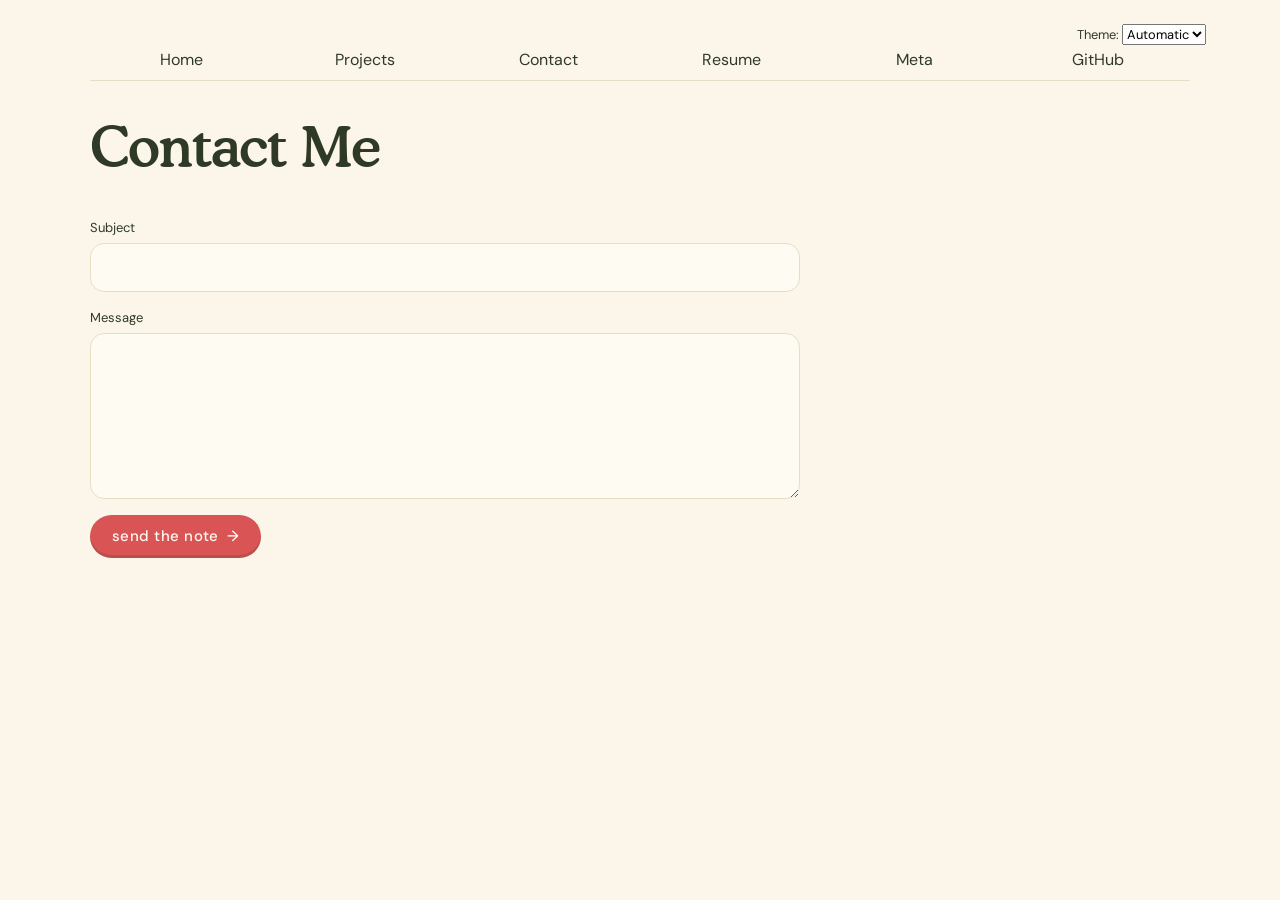
==== contact/index.html @ e742b846 "Dark mode tokens and UI/form tweaks Introduce dark-mode variable overrides and a :root dark selector" ====
<!DOCTYPE html>
<html lang="en">
<head>
    <meta charset="UTF-8">
    <meta name="viewport" content="width=device-width, initial-scale=1.0">
    <link rel="preconnect" href="https://fonts.googleapis.com">
    <link rel="preconnect" href="https://fonts.gstatic.com" crossorigin>
    <link rel="stylesheet" href="https://fonts.googleapis.com/css2?family=DM+Sans:opsz,wght@9..40,300;9..40,400;9..40,500;9..40,600;9..40,700&family=DM+Mono:wght@300;400;500&display=swap">
    <link rel="stylesheet" href="../style.css">
    <script src="../global.js" type="module"></script>
    <title>Contact Me</title>
</head>
<body>

    <h1>Contact Me</h1>
    <form action="mailto:tvidyala@ucsd.edu" method="get">
        <label class="field">
            <span class="field__label">Subject</span>
            <input class="field__input" name="subject">
        </label>
        <label class="field">
            <span class="field__label">Message</span>
            <textarea class="field__input" name="body" rows="5"></textarea>
        </label>
        <button class="btn btn--primary">send the note <span class="arrow">→</span></button>
    </form>
</body>
</html>
---- style.css ----
@font-face {
  font-family: "Cooper Md BT";
  src: url("fonts/CooperMdBT-Medium.ttf") format("truetype");
  font-weight: 500;
  font-style: normal;
  font-display: swap;
}

@import url("https://fonts.googleapis.com/css2?family=DM+Sans:opsz,wght@9..40,300;9..40,400;9..40,500;9..40,600;9..40,700&family=DM+Mono:wght@300;400;500&display=swap");

:root {
  /* ── Color: core ──────────────────────────────────────────── */
  --poppy:   #d85455;
  --sage:    #91ad94;
  --cream:   #fbf6e9;
  --apricot: #f1a97a;
  --moss:    #60704e;

  /* ── Color: tints ─────────────────────────────────────────── */
  --cream-50:  #fefbf3;
  --cream-100: #fbf6e9;
  --cream-200: #f3ecd7;
  --cream-300: #e6dec3;

  --moss-900: #2f3a26;
  --moss-700: #485636;
  --moss-500: #60704e;
  --moss-300: #8a9776;

  --poppy-600: #b8403f;
  --poppy-500: #d85455;
  --poppy-200: #f0b5b5;

  --apricot-600: #d98453;
  --apricot-500: #f1a97a;
  --apricot-200: #f9d4ba;

  --sage-600: #6f8c73;
  --sage-500: #91ad94;
  --sage-200: #c8d6c9;

  /* ── Color: semantic ──────────────────────────────────────── */
  --bg:           var(--cream-100);
  --bg-elevated:  var(--cream-50);
  --bg-sunken:    var(--cream-200);
  --bg-inverse:   var(--moss-900);

  --fg:           var(--moss-900);
  --fg-muted:     var(--moss-700);
  --fg-subtle:    var(--moss-300);
  --fg-inverse:   var(--cream-50);

  --accent:       var(--poppy-500);
  --accent-hover: var(--poppy-600);
  --accent-soft:  var(--poppy-200);

  --highlight:      var(--apricot-500);
  --highlight-soft: var(--apricot-200);

  --success:      var(--sage-600);
  --success-soft: var(--sage-200);

  --border:        var(--cream-300);
  --border-strong: var(--moss-300);
  --rule:          var(--moss-700);

  /* ── Fonts ────────────────────────────────────────────────── */
  --font-display: "Cooper Md BT", "Cooper BT", Georgia, serif;
  --font-sans:    "DM Sans", -apple-system, BlinkMacSystemFont, "Helvetica Neue", Arial, sans-serif;
  --font-mono:    "DM Mono", ui-monospace, "SF Mono", Menlo, Consolas, monospace;

  /* ── Type scale ───────────────────────────────────────────── */
  --fs-12: 0.75rem;
  --fs-14: 0.875rem;
  --fs-16: 1rem;
  --fs-18: 1.125rem;
  --fs-20: 1.25rem;
  --fs-24: 1.5rem;
  --fs-32: 2rem;
  --fs-40: 2.5rem;
  --fs-56: 3.5rem;
  --fs-80: 5rem;

  --lh-tight:   1.05;
  --lh-snug:    1.2;
  --lh-normal:  1.45;
  --lh-relaxed: 1.6;

  --tracking-tight:  -0.02em;
  --tracking-normal: 0;
  --tracking-wide:   0.04em;
  --tracking-caps:   0.12em;

  /* ── Spacing ──────────────────────────────────────────────── */
  --space-1:  4px;
  --space-2:  8px;
  --space-3:  12px;
  --space-4:  16px;
  --space-5:  24px;
  --space-6:  32px;
  --space-7:  48px;
  --space-8:  64px;
  --space-9:  96px;
  --space-10: 128px;

  /* ── Radii ────────────────────────────────────────────────── */
  --radius-xs:   4px;
  --radius-sm:   8px;
  --radius-md:   14px;
  --radius-lg:   22px;
  --radius-xl:   36px;
  --radius-pill: 999px;

  /* ── Shadows ──────────────────────────────────────────────── */
  --shadow-xs:    0 1px 0 rgba(47, 58, 38, 0.06);
  --shadow-sm:    0 1px 2px rgba(47, 58, 38, 0.08), 0 1px 1px rgba(47, 58, 38, 0.04);
  --shadow-md:    0 6px 16px -6px rgba(47, 58, 38, 0.18), 0 2px 4px rgba(47, 58, 38, 0.06);
  --shadow-lg:    0 18px 40px -12px rgba(47, 58, 38, 0.25), 0 4px 10px rgba(47, 58, 38, 0.08);
  --shadow-inset: inset 0 -3px 0 rgba(47, 58, 38, 0.18);
}

/* ── Dark mode token overrides ────────────────────────────── */
@media (prefers-color-scheme: dark) {
  :root:not([style="color-scheme: light"]) {
    --bg:           #1c2119;
    --bg-elevated:  var(--moss-900);
    --bg-sunken:    #131710;
    --bg-inverse:   var(--cream-100);

    --fg:           var(--cream-50);
    --fg-muted:     var(--cream-200);
    --fg-subtle:    var(--cream-300);
    --fg-inverse:   var(--moss-900);

    --border:        rgba(139, 151, 118, 0.18);
    --border-strong: rgba(139, 151, 118, 0.38);
    --rule:          var(--moss-300);

    --shadow-xs:    0 1px 0 rgba(0, 0, 0, 0.25);
    --shadow-sm:    0 1px 2px rgba(0, 0, 0, 0.35), 0 1px 1px rgba(0, 0, 0, 0.2);
    --shadow-md:    0 6px 16px -6px rgba(0, 0, 0, 0.5), 0 2px 4px rgba(0, 0, 0, 0.3);
    --shadow-lg:    0 18px 40px -12px rgba(0, 0, 0, 0.6), 0 4px 10px rgba(0, 0, 0, 0.4);
    --shadow-inset: inset 0 -3px 0 rgba(0, 0, 0, 0.4);
  }
}

:root[style="color-scheme: dark"] {
  --bg:           #1c2119;
  --bg-elevated:  var(--moss-900);
  --bg-sunken:    #131710;
  --bg-inverse:   var(--cream-100);

  --fg:           var(--cream-50);
  --fg-muted:     var(--cream-200);
  --fg-subtle:    var(--cream-300);
  --fg-inverse:   var(--moss-900);

  --border:        rgba(139, 151, 118, 0.18);
  --border-strong: rgba(139, 151, 118, 0.38);
  --rule:          var(--moss-300);

  --shadow-xs:    0 1px 0 rgba(0, 0, 0, 0.25);
  --shadow-sm:    0 1px 2px rgba(0, 0, 0, 0.35), 0 1px 1px rgba(0, 0, 0, 0.2);
  --shadow-md:    0 6px 16px -6px rgba(0, 0, 0, 0.5), 0 2px 4px rgba(0, 0, 0, 0.3);
  --shadow-lg:    0 18px 40px -12px rgba(0, 0, 0, 0.6), 0 4px 10px rgba(0, 0, 0, 0.4);
  --shadow-inset: inset 0 -3px 0 rgba(0, 0, 0, 0.4);
}

:root {

  /* ── Motion ───────────────────────────────────────────────── */
  --ease-out:    cubic-bezier(0.22, 0.61, 0.36, 1);
  --ease-in-out: cubic-bezier(0.65, 0, 0.35, 1);
  --ease-spring: cubic-bezier(0.34, 1.56, 0.64, 1);
  --dur-quick:   140ms;
  --dur-base:    220ms;
  --dur-slow:    380ms;
}

body {
  font-family: var(--font-sans);
  font-size: 100%;
  line-height: 1.5;
  -webkit-font-smoothing: antialiased;
  text-rendering: optimizeLegibility;
  max-width: 100ch;
  margin-inline: auto;
  padding: 2rem;
  background-color: var(--bg);
  color: var(--fg);
  accent-color: var(--accent);
  position: relative;
}

.intro {
  display: flex;
  align-items: center;
  gap: 2rem;
  margin-top: 0;
}

.intro-text {
  flex: 1;
}

.intro img {
  flex-shrink: 0;
}

nav ul {
  display: contents;
}

nav li {
  display: contents;
}

nav {
  --border-color: var(--border);
  display: flex;
  margin-bottom: 1em;
  border-bottom: 1px solid var(--border-color);
}

nav a {
  flex: 1;
  text-decoration: none;
  color: inherit;
  text-align: center;
  padding: 0.5em;
  transition: color var(--dur-quick) var(--ease-out);
}

nav a.current {
  border-bottom: 0.4em solid var(--border-color);
  padding-bottom: 0.1em;
}

nav a:hover {
  border-bottom: 0.4em solid var(--accent);
  padding-bottom: 0.1em;
  background-color: color-mix(in oklch, var(--accent), canvas 85%);
}

label.color-scheme {
  position: absolute;
  top: 1rem;
  right: 1rem;
  font-size: 80%;
}

input, textarea, button, select {
  font: inherit;
}

input, textarea {
  border: 1.5px solid var(--border-strong);
  border-radius: var(--radius-md);
  background-color: var(--bg);
  color: inherit;
}

form {
  display: flex;
  flex-direction: column;
  gap: 1em;
  max-width: 680px;
}

form .field {
  width: 100%;
}

button {
  align-self: flex-start;
  background-color: var(--accent);
  color: var(--cream-50);
  border: 2px solid var(--accent);
  border-radius: var(--radius-pill);
  padding: 0.5em 1.75em;
  cursor: pointer;
  font-weight: 600;
  letter-spacing: 0.03em;
  transition: background-color var(--dur-quick) var(--ease-out),
              border-color var(--dur-quick) var(--ease-out),
              transform 0.1s;
}

button:hover {
  background-color: var(--success);
  border-color: var(--success);
  transform: translateY(-2px);
}

h1, h2, h3 {
  font-family: var(--font-display);
  font-weight: 500;
  line-height: var(--lh-snug);
  letter-spacing: var(--tracking-tight);
  text-wrap: balance;
}

h4, h5, h6 {
  font-family: var(--font-sans);
  line-height: var(--lh-snug);
  text-wrap: balance;
}

h1 {
  font-size: clamp(var(--fs-32), 6vw, var(--fs-56));
  margin-top: var(--space-6);
}

.intro h1 {
  margin-top: 0;
}

.projects {
  display: grid;
  grid-template-columns: repeat(auto-fill, minmax(280px, 1fr));
  gap: 1.5em;
}

.projects article {
  border-radius: var(--radius-lg);
  padding: 1.5em;
  display: flex;
  flex-direction: column;
  gap: 0.75em;
  color: white;
  min-height: 360px;
  transition: transform var(--dur-base) var(--ease-out),
              box-shadow var(--dur-base) var(--ease-out);
}

.projects article:hover {
  transform: translateY(-2px);
  box-shadow: var(--shadow-md);
}

.projects article:nth-child(4n+1) { background-color: #2d5535; }
.projects article:nth-child(4n+2) { background-color: #b84040; }
.projects article:nth-child(4n+3) { background-color: #c07830; }
.projects article:nth-child(4n+4) { background-color: #5a8a6a; }

.projects h2 {
  margin: 0;
  font-size: 1.3em;
}

.project-year {
  font-family: var(--font-mono);
  font-variant-numeric: oldstyle-nums;
  font-size: 0.85em;
  opacity: 0.6;
  margin: 0.25em 0 0;
}

#projects-pie-plot {
  max-width: 20em;
  margin-block: 2em;
  overflow: visible;
}

#projects-pie-plot:has(path:hover) path:not(:hover) {
  opacity: 0.5;
}

#projects-pie-plot path {
  transition: 300ms;
  cursor: pointer;
}


.viz-container {
  display: flex;
  align-items: center;
  gap: 2rem;
}

.legend {
  display: grid;
  grid-template-columns: repeat(auto-fill, minmax(9em, 1fr));
  flex: 1;
  list-style: none;
  padding: 1em;
  margin: 0;
  gap: 0.75em;
  border: 1px solid var(--border);
  border-radius: var(--radius-sm);
}

.legend-item {
  display: flex;
  align-items: center;
  gap: 0.4em;
}

.swatch {
  display: inline-block;
  width: 1em;
  aspect-ratio: 1 / 1;
  background-color: var(--color);
  border-radius: 3px;
  flex-shrink: 0;
}

.searchBar {
  display: block;
  width: 100%;
  padding: 0.5em 1em;
  margin-block: 1em;
  border-radius: var(--radius-pill);
}

.card-img-wrap {
  flex: 1;
  display: flex;
  align-items: center;
  justify-content: center;
  overflow: hidden;
}

.card-img-wrap img {
  max-height: 150px;
  max-width: 100%;
  object-fit: contain;
}

.card-body p {
  margin: 0;
  font-size: 0.85em;
  opacity: 0.85;
  font-family: var(--font-mono);
}

a {
  color: var(--accent);
  text-decoration: underline;
  text-decoration-thickness: 1px;
  text-underline-offset: 0.18em;
  transition: color var(--dur-quick) var(--ease-out);
}

a:hover {
  color: var(--accent-hover);
}

#profile-stats dl {
  display: grid;
  grid-template-columns: repeat(4, 1fr);
  gap: 0.5em 1em;
  margin: 0;
}

#profile-stats dt {
  grid-row: 1;
  font-weight: 600;
  font-size: 85%;
  color: var(--fg-subtle);
  text-transform: uppercase;
  letter-spacing: 0.05em;
}

#profile-stats dd {
  grid-row: 2;
  margin: 0;
  font-size: 150%;
  font-weight: 700;
}

.stats {
  display: grid;
  grid-template-columns: repeat(auto-fill, minmax(10em, 1fr));
  gap: 0.5em 1em;
  margin: 1em 0;
}

.stats dt {
  grid-row: 1;
  font-weight: 600;
  font-size: 85%;
  color: var(--fg-subtle);
  text-transform: uppercase;
  letter-spacing: 0.05em;
}

.stats dd {
  grid-row: 2;
  margin: 0;
  font-size: 150%;
  font-weight: 700;
}

#chart svg {
  width: 100%;
  height: auto;
}

circle {
  transition: 200ms;
  transform-origin: center;
  transform-box: fill-box;
}

#selection-count {
  min-height: 1.5em;
  margin: 0.5em 0;
}

#language-breakdown {
  min-height: 5rem;
  transition: opacity 300ms ease;
}

#language-breakdown:empty {
  opacity: 0;
}

circle.selected {
  fill: #ff6b6b;
}

@keyframes marching-ants {
  to {
    stroke-dashoffset: -8;
  }
}

.selection {
  fill-opacity: 0.1;
  stroke: var(--fg);
  stroke-opacity: 0.7;
  stroke-dasharray: 5 3;
  animation: marching-ants 2s linear infinite;
}

circle:hover {
  transform: scale(1.5);
}

dl.info {
  display: grid;
  grid-template-columns: auto 1fr;
  gap: 0.25em 1em;
  margin: 0;
  transition-duration: 500ms;
  transition-property: opacity, visibility;
}

dl.info dt {
  font-size: 85%;
  font-weight: 600;
  text-transform: uppercase;
  letter-spacing: 0.05em;
  color: var(--fg-subtle);
  margin: 0;
}

dl.info dd {
  margin: 0;
  font-weight: 500;
  word-break: break-all;
}

dl.info[hidden]:not(:hover, :focus-within) {
  opacity: 0;
  visibility: hidden;
}

.tooltip {
  position: fixed;
  top: 1em;
  left: 1em;
  background: var(--bg-elevated);
  backdrop-filter: blur(6px);
  box-shadow: var(--shadow-md);
  border-radius: var(--radius-sm);
  padding: 0.75em 1em;
  pointer-events: none;
  z-index: 100;
  max-width: 22em;
}

section {
  margin-bottom: 1.5em;
}

section h2:not(.section__title) {
  border-bottom: 1px solid var(--border);
  padding-bottom: 0.3em;
}

section h3 {
  margin-bottom: 0.3em;
}

.org {
  color: var(--accent);
}

time {
  font-weight: normal;
  color: var(--fg-subtle);
}

section li {
  margin-bottom: 0.5em;
}

/* ── Eyebrow ──────────────────────────────────────────────── */
.eyebrow {
  font-family: var(--font-mono);
  font-size: var(--fs-12);
  letter-spacing: var(--tracking-caps);
  text-transform: uppercase;
  color: var(--accent);
  margin-bottom: var(--space-2);
}

/* ── Buttons ──────────────────────────────────────────────── */
.btn {
  font-family: var(--font-sans);
  font-size: 15px;
  line-height: 1;
  cursor: pointer;
  border: 0;
  padding: 14px 22px;
  border-radius: var(--radius-pill);
  font-weight: 500;
  display: inline-flex;
  align-items: center;
  gap: 8px;
  transition: background var(--dur-quick) var(--ease-out),
              color var(--dur-quick) var(--ease-out),
              transform 80ms var(--ease-out);
  text-decoration: none;
}
.btn:active { transform: scale(0.98); }

.btn--primary {
  background: var(--accent);
  color: var(--fg-inverse);
  box-shadow: var(--shadow-inset);
}
.btn--primary:hover { background: var(--accent-hover); }

.btn--secondary {
  background: transparent;
  color: var(--fg);
  border: 1px solid var(--moss-700);
  padding: 13px 21px;
}
.btn--secondary:hover { background: var(--bg-sunken); }

.btn--ghost {
  background: transparent;
  color: var(--accent);
  padding: 8px 0;
  text-decoration: underline;
  text-underline-offset: 4px;
}
.btn--ghost:hover { color: var(--accent-hover); }

.btn .arrow { transition: transform var(--dur-quick) var(--ease-out); }
.btn:hover .arrow { transform: translateX(3px); }

/* ── Field / form inputs ──────────────────────────────────── */
.field {
  display: flex;
  flex-direction: column;
  gap: 6px;
}

.field__label {
  font-family: var(--font-sans);
  font-size: 13px;
  color: var(--fg);
}

.field__input {
  font-family: var(--font-sans);
  font-size: 15px;
  color: var(--fg);
  background: var(--bg-elevated);
  border: 1px solid var(--border);
  border-radius: var(--radius-md);
  padding: 12px 14px;
  outline: none;
  transition: border-color var(--dur-quick) var(--ease-out),
              box-shadow var(--dur-quick) var(--ease-out);
  width: 100%;
}
.field__input:focus {
  border-color: var(--apricot-500);
  box-shadow: 0 0 0 3px var(--apricot-200);
}

.field__hint {
  font-family: var(--font-mono);
  font-size: 11px;
  color: var(--fg-subtle);
}

textarea.field__input {
  resize: vertical;
  min-height: 140px;
  line-height: 1.55;
}

/* ── Section head ─────────────────────────────────────────── */
.section__head {
  display: flex;
  align-items: baseline;
  justify-content: space-between;
  margin-bottom: 28px;
  padding-bottom: 14px;
  border-bottom: 1px solid var(--moss-700);
}

.section__title {
  font-family: var(--font-display);
  font-weight: 500;
  font-size: var(--fs-32);
  line-height: var(--lh-snug);
  letter-spacing: var(--tracking-tight);
  color: var(--fg);
  margin: 0;
}

.section__meta {
  font-family: var(--font-mono);
  font-size: 11px;
  color: var(--fg-subtle);
  letter-spacing: var(--tracking-caps);
  text-transform: uppercase;
}
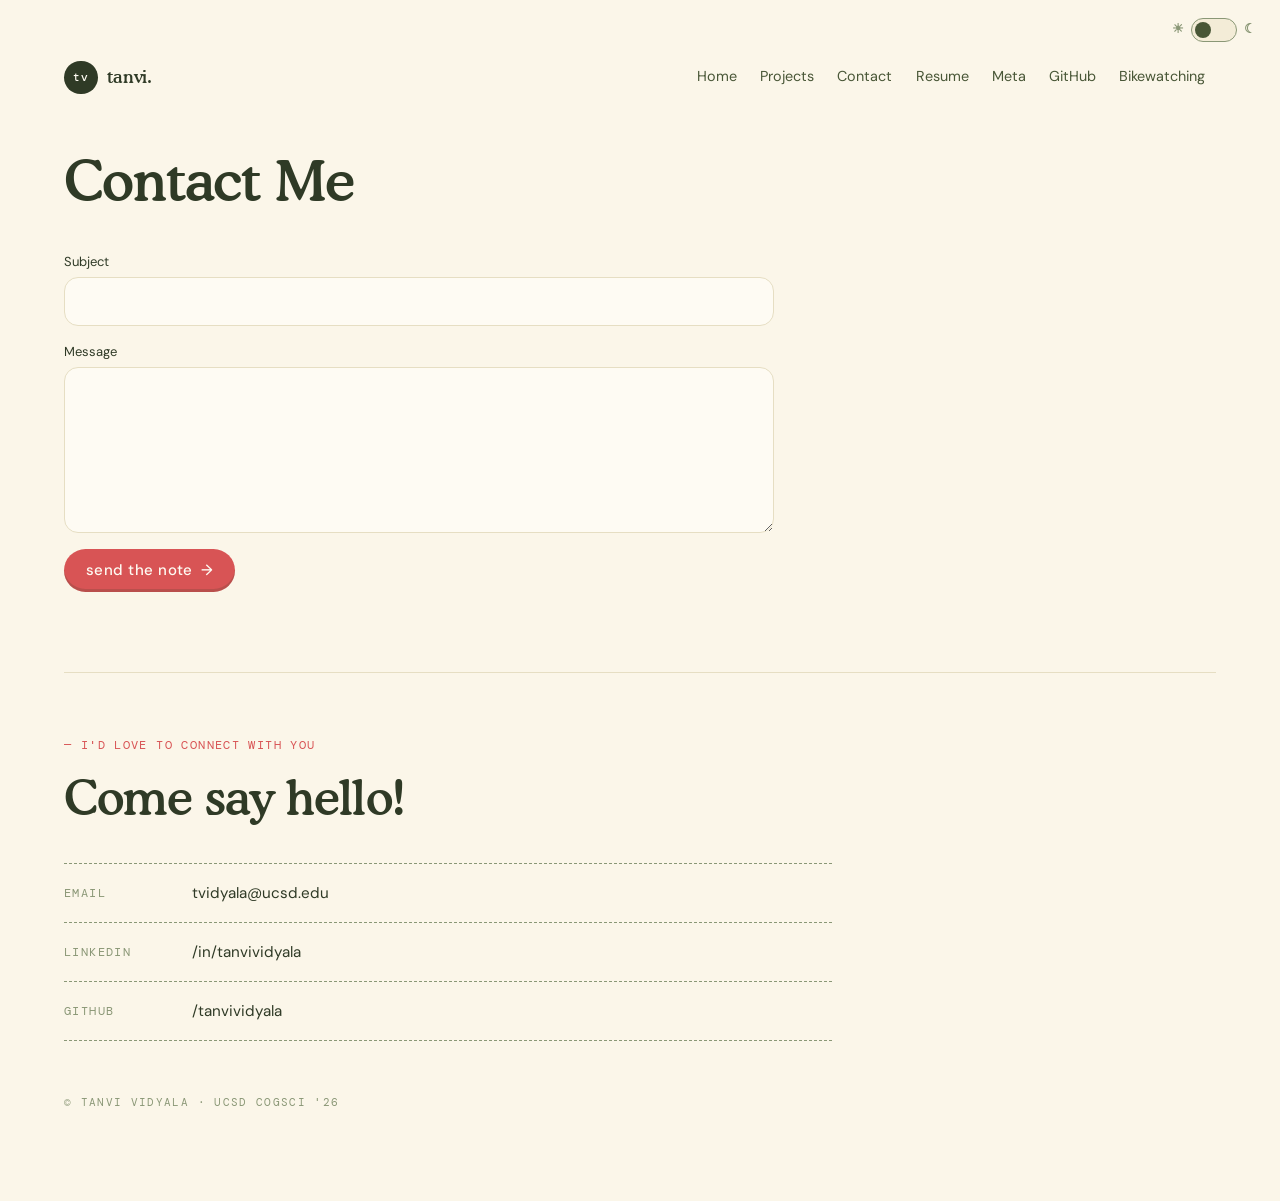
==== commit ae7e1da2: "Add theme toggle, nav, card layout, favicon Introduce a site-wide theme toggle (persisted to localSt" ====
--- a/contact/index.html
+++ b/contact/index.html
@@ -9,6 +9,7 @@
     <link rel="stylesheet" href="../style.css">
     <script src="../global.js" type="module"></script>
     <title>Contact Me</title>
+    <link rel="icon" href="data:image/svg+xml,<svg xmlns=%27http://www.w3.org/2000/svg%27 viewBox=%270 0 100 100%27><text y=%27.9em%27 font-size=%2790%27>📺</text></svg>">
 </head>
 <body>
 
--- a/style.css
+++ b/style.css
@@ -121,7 +121,7 @@
 
 /* ── Dark mode token overrides ────────────────────────────── */
 @media (prefers-color-scheme: dark) {
-  :root:not([style="color-scheme: light"]) {
+  :root:not([data-color-scheme="light"]) {
     --bg:           #1c2119;
     --bg-elevated:  var(--moss-900);
     --bg-sunken:    #131710;
@@ -144,7 +144,7 @@
   }
 }
 
-:root[style="color-scheme: dark"] {
+:root[data-color-scheme="dark"] {
   --bg:           #1c2119;
   --bg-elevated:  var(--moss-900);
   --bg-sunken:    #131710;
@@ -183,70 +183,182 @@
   line-height: 1.5;
   -webkit-font-smoothing: antialiased;
   text-rendering: optimizeLegibility;
-  max-width: 100ch;
+  max-width: 1200px;
   margin-inline: auto;
-  padding: 2rem;
+  padding: 2rem 4rem;
   background-color: var(--bg);
   color: var(--fg);
   accent-color: var(--accent);
   position: relative;
 }
 
+@media (max-width: 768px) {
+  body { padding: 1.5rem; }
+}
+
 .intro {
-  display: flex;
-  align-items: center;
+  margin-top: 4.5rem;
+  margin-bottom: 5rem;
+  max-width: 72rem;
+}
+
+.intro .eyebrow {
+  margin-bottom: 1rem;
+}
+
+.intro h1 {
+  font-size: clamp(2rem, 5vw, 3.5rem);
+  line-height: 1.1;
+  letter-spacing: -0.03em;
+  margin: 0 0 1.5rem;
+}
+
+.em-highlight {
+  font-style: italic;
+  color: var(--moss-500);
+}
+
+.intro-body {
+  font-size: 1rem;
+  line-height: 1.7;
+  color: var(--fg-muted);
+  max-width: 70rem;
+  margin: 0;
+}
+
+nav {
+  display: flex;
+  align-items: center;
+  justify-content: space-between;
+  padding: 1.25rem 0;
+  margin-bottom: 0;
   gap: 2rem;
-  margin-top: 0;
-}
-
-.intro-text {
-  flex: 1;
-}
-
-.intro img {
-  flex-shrink: 0;
-}
-
-nav ul {
-  display: contents;
-}
-
-nav li {
-  display: contents;
-}
-
-nav {
-  --border-color: var(--border);
-  display: flex;
-  margin-bottom: 1em;
-  border-bottom: 1px solid var(--border-color);
-}
-
-nav a {
-  flex: 1;
+}
+
+.nav-logo {
+  display: flex;
+  align-items: center;
+  gap: 0.6rem;
   text-decoration: none;
   color: inherit;
-  text-align: center;
-  padding: 0.5em;
-  transition: color var(--dur-quick) var(--ease-out);
-}
-
-nav a.current {
-  border-bottom: 0.4em solid var(--border-color);
-  padding-bottom: 0.1em;
-}
-
-nav a:hover {
-  border-bottom: 0.4em solid var(--accent);
-  padding-bottom: 0.1em;
-  background-color: color-mix(in oklch, var(--accent), canvas 85%);
-}
-
-label.color-scheme {
+  flex-shrink: 0;
+}
+
+.nav-logo:hover { text-decoration: none; color: inherit; }
+
+.nav-logo__mark {
+  display: inline-flex;
+  align-items: center;
+  justify-content: center;
+  width: 2.1rem;
+  height: 2.1rem;
+  border-radius: 50%;
+  background-color: var(--moss-900);
+  color: var(--cream-50);
+  font-family: var(--font-mono);
+  font-size: 0.68rem;
+  font-weight: 500;
+  letter-spacing: 0.04em;
+  flex-shrink: 0;
+}
+
+.nav-logo__name {
+  font-family: var(--font-display);
+  font-weight: 500;
+  font-size: 1.1rem;
+  color: var(--fg);
+  letter-spacing: -0.01em;
+}
+
+.nav-links {
+  display: flex;
+  align-items: center;
+  gap: 0.1rem;
+}
+
+nav a:not(.nav-logo) {
+  flex: none;
+  text-decoration: none;
+  color: var(--fg-muted);
+  padding: 0.4em 0.75em;
+  font-size: 0.9rem;
+  border-bottom: 2px solid transparent;
+  transition: color var(--dur-quick) var(--ease-out),
+              border-color var(--dur-quick) var(--ease-out);
+}
+
+nav a:not(.nav-logo).current {
+  color: var(--fg);
+  border-bottom-color: var(--fg);
+}
+
+nav a:not(.nav-logo):hover {
+  color: var(--fg);
+  border-bottom-color: var(--accent);
+  background-color: transparent;
+}
+
+.color-scheme-toggle {
+  position: fixed;
+  top: 1.1rem;
+  right: 1.5rem;
+  display: flex;
+  align-items: center;
+  gap: 0.4rem;
+  background: none;
+  border: none;
+  cursor: pointer;
+  padding: 0;
+  z-index: 100;
+  color: var(--fg-subtle);
+}
+
+.color-scheme-toggle:focus,
+.color-scheme-toggle:focus-visible,
+.color-scheme-toggle:hover {
+  outline: none;
+  background: none;
+  box-shadow: none;
+}
+
+.toggle-icon {
+  font-size: 0.8rem;
+  line-height: 1;
+  user-select: none;
+}
+
+.toggle-track {
+  position: relative;
+  width: 2.75rem;
+  height: 1.4rem;
+  background: var(--bg-sunken);
+  border: 1.5px solid var(--border-strong);
+  border-radius: var(--radius-pill);
+  transition: background var(--dur-quick) var(--ease-out),
+              border-color var(--dur-quick) var(--ease-out);
+}
+
+.toggle-thumb {
   position: absolute;
-  top: 1rem;
-  right: 1rem;
-  font-size: 80%;
+  top: 50%;
+  left: 3px;
+  width: 1rem;
+  height: 1rem;
+  border-radius: 50%;
+  background: var(--fg-muted);
+  transform: translateY(-50%);
+  transition: left var(--dur-base) var(--ease-spring),
+              background var(--dur-quick) var(--ease-out);
+}
+
+[data-color-scheme="dark"] .toggle-track {
+  background: var(--moss-900);
+  border-color: var(--border-strong);
+}
+
+[data-color-scheme="dark"] .toggle-thumb {
+  left: calc(100% - 1rem - 3px);
+  background: var(--cream-200);
 }
 
 input, textarea, button, select {
@@ -311,49 +423,160 @@
   margin-top: var(--space-6);
 }
 
-.intro h1 {
-  margin-top: 0;
-}
 
 .projects {
   display: grid;
-  grid-template-columns: repeat(auto-fill, minmax(280px, 1fr));
+  grid-template-columns: repeat(auto-fill, minmax(360px, 1fr));
   gap: 1.5em;
 }
 
+.section-h2 {
+  margin-top: 0;
+  padding-bottom: 0.65rem;
+  margin-bottom: 1.25rem;
+  border-bottom: 1px solid var(--border);
+}
+
+.projects a {
+  text-decoration: none;
+}
+
 .projects article {
+  background: var(--bg-elevated);
+  border: 1px solid var(--border);
   border-radius: var(--radius-lg);
-  padding: 1.5em;
+  padding: 1.5rem;
   display: flex;
   flex-direction: column;
-  gap: 0.75em;
-  color: white;
-  min-height: 360px;
+  gap: 0;
+  color: var(--fg);
+  min-height: 0;
   transition: transform var(--dur-base) var(--ease-out),
-              box-shadow var(--dur-base) var(--ease-out);
-}
-
-.projects article:hover {
-  transform: translateY(-2px);
+              box-shadow var(--dur-base) var(--ease-out),
+              border-color var(--dur-base) var(--ease-out);
+}
+
+.projects a:hover article {
+  transform: translateY(-3px);
   box-shadow: var(--shadow-md);
-}
-
-.projects article:nth-child(4n+1) { background-color: #2d5535; }
-.projects article:nth-child(4n+2) { background-color: #b84040; }
-.projects article:nth-child(4n+3) { background-color: #c07830; }
-.projects article:nth-child(4n+4) { background-color: #5a8a6a; }
-
-.projects h2 {
+  border-color: var(--border-strong);
+}
+
+.card-top {
+  display: flex;
+  justify-content: space-between;
+  align-items: flex-start;
+  margin-bottom: 1.1rem;
+}
+
+.card-icon {
+  width: 2.5rem;
+  height: 2.5rem;
+  border-radius: var(--radius-sm);
+  background: var(--bg-sunken);
+  border: 1px solid var(--border);
+  display: flex;
+  align-items: center;
+  justify-content: center;
+  overflow: hidden;
+  flex-shrink: 0;
+}
+
+.card-icon img {
+  width: 1.4rem;
+  height: 1.4rem;
+  object-fit: contain;
+}
+
+.card-year {
+  font-family: var(--font-mono);
+  font-size: 0.78rem;
+  color: var(--fg-subtle);
+  margin-top: 0.2rem;
+}
+
+.card-title {
+  font-family: var(--font-display);
+  font-size: 1.2rem;
+  line-height: 1.2;
+  font-weight: 500;
+  color: var(--fg);
+  margin: 0 0 0.6rem;
+}
+
+.card-desc {
+  font-size: 0.875rem;
+  color: var(--fg-muted);
+  line-height: 1.65;
   margin: 0;
-  font-size: 1.3em;
-}
-
-.project-year {
-  font-family: var(--font-mono);
-  font-variant-numeric: oldstyle-nums;
-  font-size: 0.85em;
-  opacity: 0.6;
-  margin: 0.25em 0 0;
+  flex: 1;
+}
+
+.card-eyebrow {
+  font-family: var(--font-mono);
+  font-size: 0.72rem;
+  letter-spacing: var(--tracking-caps);
+  text-transform: uppercase;
+  color: var(--accent);
+  margin: 0 0 0.55rem;
+}
+
+.card-tags {
+  display: flex;
+  flex-wrap: wrap;
+  gap: 0.35rem;
+  margin-top: 0.85rem;
+}
+
+.card-tag {
+  font-family: var(--font-mono);
+  font-size: 0.68rem;
+  background: var(--bg-sunken);
+  border: 1px solid var(--border);
+  border-radius: var(--radius-pill);
+  padding: 0.22em 0.65em;
+  color: var(--fg-muted);
+}
+
+.card-category {
+  font-family: var(--font-mono);
+  font-size: 0.68rem;
+  background: var(--success-soft);
+  color: var(--success);
+  border-radius: var(--radius-pill);
+  padding: 0.28em 0.75em;
+  letter-spacing: 0.02em;
+}
+
+.card-footer {
+  display: flex;
+  align-items: center;
+  justify-content: flex-end;
+  padding-top: 0.85rem;
+  margin-top: 1rem;
+  border-top: 1px dashed var(--border-strong);
+}
+
+.card-link {
+  font-family: var(--font-mono);
+  font-size: 0.75rem;
+  color: var(--fg-subtle);
+  letter-spacing: 0.03em;
+  display: flex;
+  align-items: center;
+  gap: 0.3rem;
+}
+
+.projects a:hover .card-link {
+  color: var(--accent);
+}
+
+.card-link .arrow {
+  transition: transform var(--dur-quick) var(--ease-out);
+}
+
+.projects a:hover .card-link .arrow {
+  transform: translateX(3px);
 }
 
 #projects-pie-plot {
@@ -413,26 +636,6 @@
   border-radius: var(--radius-pill);
 }
 
-.card-img-wrap {
-  flex: 1;
-  display: flex;
-  align-items: center;
-  justify-content: center;
-  overflow: hidden;
-}
-
-.card-img-wrap img {
-  max-height: 150px;
-  max-width: 100%;
-  object-fit: contain;
-}
-
-.card-body p {
-  margin: 0;
-  font-size: 0.85em;
-  opacity: 0.85;
-  font-family: var(--font-mono);
-}
 
 a {
   color: var(--accent);
@@ -444,6 +647,10 @@
 
 a:hover {
   color: var(--accent-hover);
+}
+
+#profile-stats {
+  margin-bottom: 5rem;
 }
 
 #profile-stats dl {
@@ -708,6 +915,79 @@
   line-height: 1.55;
 }
 
+/* ── Footer ───────────────────────────────────────────────── */
+.site-footer {
+  margin-top: 5rem;
+  padding-top: 4rem;
+  padding-bottom: 3rem;
+  border-top: 1px solid var(--border);
+}
+
+.footer-eyebrow {
+  font-family: var(--font-mono);
+  font-size: 0.72rem;
+  letter-spacing: var(--tracking-caps);
+  text-transform: uppercase;
+  color: var(--accent);
+  margin: 0 0 1rem;
+}
+
+.footer-heading {
+  font-family: var(--font-display);
+  font-size: clamp(2rem, 4vw, 3rem);
+  font-weight: 500;
+  line-height: 1.1;
+  letter-spacing: -0.02em;
+  margin: 0 0 2.5rem;
+  color: var(--fg);
+}
+
+.footer-rows {
+  max-width: 48rem;
+}
+
+.footer-row {
+  display: grid;
+  grid-template-columns: 8rem 1fr;
+  align-items: center;
+  padding: 1.1rem 0;
+  border-bottom: 1px dashed var(--border-strong);
+}
+
+.footer-row:first-child {
+  border-top: 1px dashed var(--border-strong);
+}
+
+.footer-label {
+  font-family: var(--font-mono);
+  font-size: 0.72rem;
+  letter-spacing: var(--tracking-caps);
+  text-transform: uppercase;
+  color: var(--fg-subtle);
+}
+
+.footer-value {
+  font-size: 0.95rem;
+  color: var(--fg);
+  text-decoration: none;
+}
+
+.footer-value:hover {
+  color: var(--accent);
+}
+
+.footer-bottom {
+  margin-top: 3rem;
+}
+
+.footer-copy {
+  font-family: var(--font-mono);
+  font-size: 0.7rem;
+  letter-spacing: var(--tracking-caps);
+  text-transform: uppercase;
+  color: var(--fg-subtle);
+}
+
 /* ── Section head ─────────────────────────────────────────── */
 .section__head {
   display: flex;
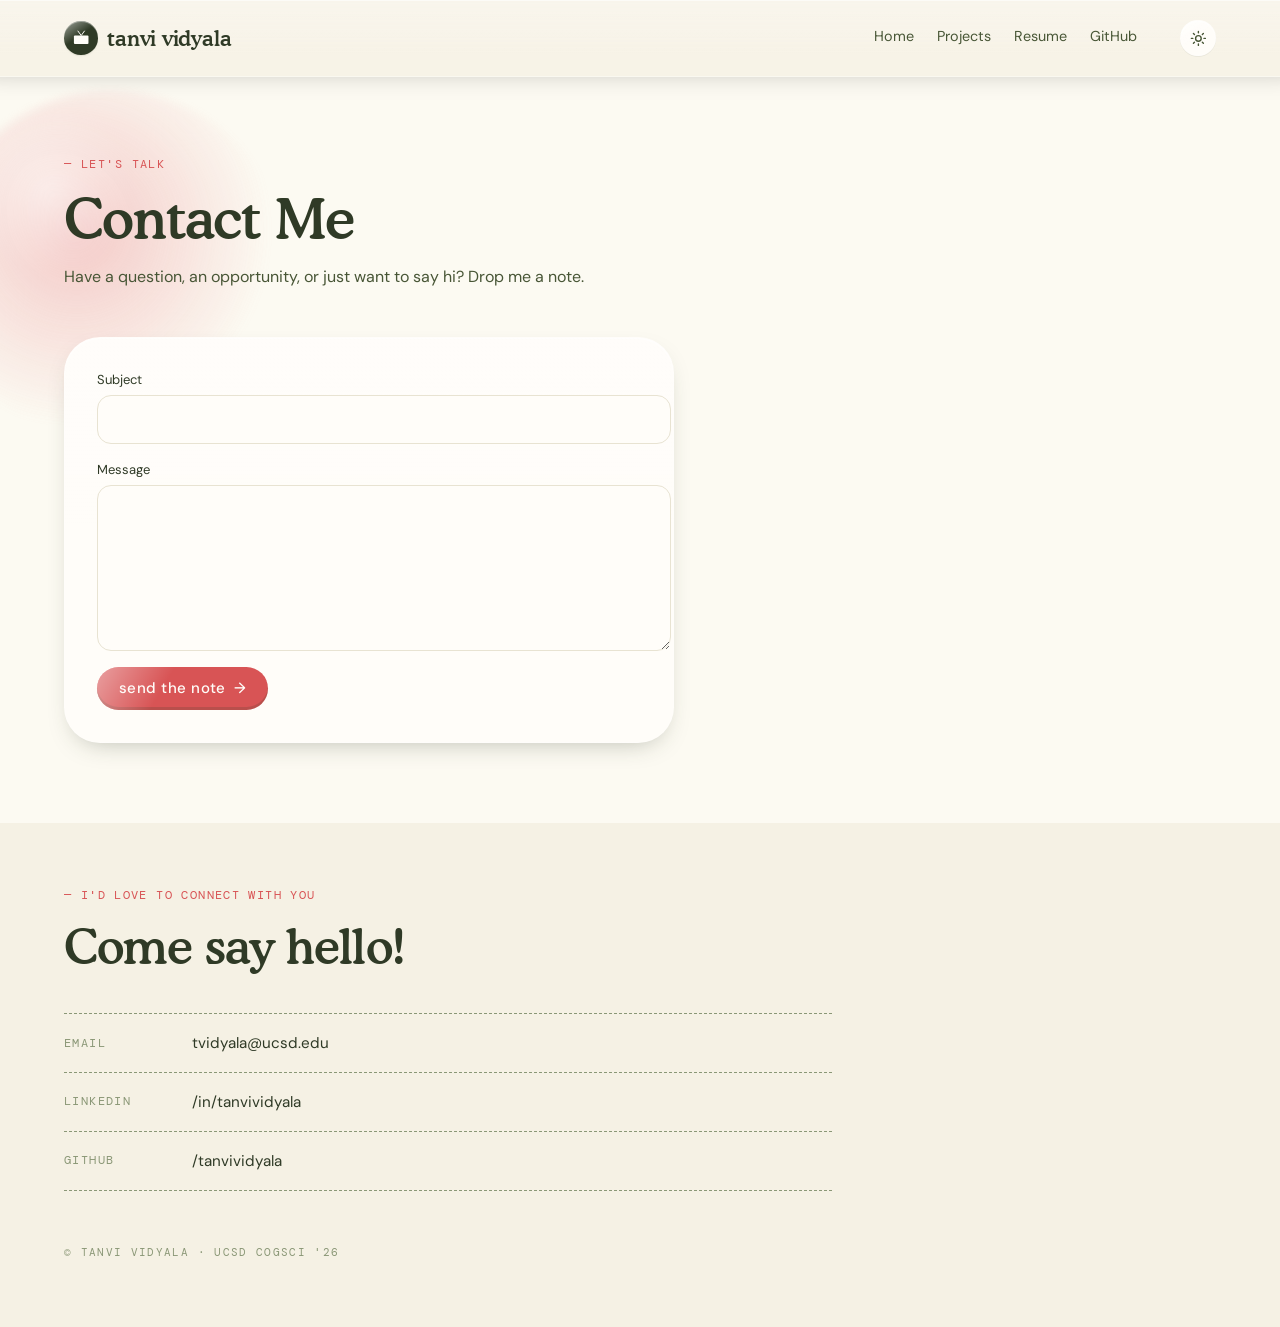
==== commit 4b9d9e3b: "Add dark theme, UI polish, and reveal animations Introduce site-wide theming and visual polish: add " ====
--- a/contact/index.html
+++ b/contact/index.html
@@ -3,27 +3,34 @@
 <head>
     <meta charset="UTF-8">
     <meta name="viewport" content="width=device-width, initial-scale=1.0">
+    <title>Contact — Tanvi Vidyala</title>
+    <script>(function(){try{var t=localStorage.getItem('theme')||(matchMedia('(prefers-color-scheme: dark)').matches?'dark':'light');document.documentElement.dataset.theme=t;}catch(e){}})();</script>
+    <link rel="stylesheet" href="../style.css">
     <link rel="preconnect" href="https://fonts.googleapis.com">
     <link rel="preconnect" href="https://fonts.gstatic.com" crossorigin>
     <link rel="stylesheet" href="https://fonts.googleapis.com/css2?family=DM+Sans:opsz,wght@9..40,300;9..40,400;9..40,500;9..40,600;9..40,700&family=DM+Mono:wght@300;400;500&display=swap">
-    <link rel="stylesheet" href="../style.css">
     <script src="../global.js" type="module"></script>
-    <title>Contact Me</title>
     <link rel="icon" href="data:image/svg+xml,<svg xmlns=%27http://www.w3.org/2000/svg%27 viewBox=%270 0 100 100%27><text y=%27.9em%27 font-size=%2790%27>📺</text></svg>">
 </head>
 <body>
+    <div class="page-hero">
+        <p class="page-eyebrow">— LET'S TALK</p>
+        <h1 class="page-title">Contact Me</h1>
+        <p class="page-subtitle">Have a question, an opportunity, or just want to say hi? Drop me a note.</p>
+    </div>
 
-    <h1>Contact Me</h1>
-    <form action="mailto:tvidyala@ucsd.edu" method="get">
-        <label class="field">
-            <span class="field__label">Subject</span>
-            <input class="field__input" name="subject">
-        </label>
-        <label class="field">
-            <span class="field__label">Message</span>
-            <textarea class="field__input" name="body" rows="5"></textarea>
-        </label>
-        <button class="btn btn--primary">send the note <span class="arrow">→</span></button>
-    </form>
+    <div class="contact-card">
+        <form action="mailto:tvidyala@ucsd.edu" method="get">
+            <label class="field">
+                <span class="field__label">Subject</span>
+                <input class="field__input" name="subject">
+            </label>
+            <label class="field">
+                <span class="field__label">Message</span>
+                <textarea class="field__input" name="body" rows="5"></textarea>
+            </label>
+            <button class="btn btn--primary">send the note <span class="arrow">→</span></button>
+        </form>
+    </div>
 </body>
 </html>
--- a/style.css
+++ b/style.css
@@ -12,15 +12,15 @@
   /* ── Color: core ──────────────────────────────────────────── */
   --poppy:   #d85455;
   --sage:    #91ad94;
-  --cream:   #fbf6e9;
+  --cream:   #fcfaf2;
   --apricot: #f1a97a;
   --moss:    #60704e;
 
   /* ── Color: tints ─────────────────────────────────────────── */
-  --cream-50:  #fefbf3;
-  --cream-100: #fbf6e9;
-  --cream-200: #f3ecd7;
-  --cream-300: #e6dec3;
+  --cream-50:  #fffdf9;
+  --cream-100: #fcfaf2;
+  --cream-200: #f5f1e4;
+  --cream-300: #e8e3d2;
 
   --moss-900: #2f3a26;
   --moss-700: #485636;
@@ -117,53 +117,113 @@
   --shadow-md:    0 6px 16px -6px rgba(47, 58, 38, 0.18), 0 2px 4px rgba(47, 58, 38, 0.06);
   --shadow-lg:    0 18px 40px -12px rgba(47, 58, 38, 0.25), 0 4px 10px rgba(47, 58, 38, 0.08);
   --shadow-inset: inset 0 -3px 0 rgba(47, 58, 38, 0.18);
-}
-
-/* ── Dark mode token overrides ────────────────────────────── */
-@media (prefers-color-scheme: dark) {
-  :root:not([data-color-scheme="light"]) {
-    --bg:           #1c2119;
-    --bg-elevated:  var(--moss-900);
-    --bg-sunken:    #131710;
-    --bg-inverse:   var(--cream-100);
-
-    --fg:           var(--cream-50);
-    --fg-muted:     var(--cream-200);
-    --fg-subtle:    var(--cream-300);
-    --fg-inverse:   var(--moss-900);
-
-    --border:        rgba(139, 151, 118, 0.18);
-    --border-strong: rgba(139, 151, 118, 0.38);
-    --rule:          var(--moss-300);
-
-    --shadow-xs:    0 1px 0 rgba(0, 0, 0, 0.25);
-    --shadow-sm:    0 1px 2px rgba(0, 0, 0, 0.35), 0 1px 1px rgba(0, 0, 0, 0.2);
-    --shadow-md:    0 6px 16px -6px rgba(0, 0, 0, 0.5), 0 2px 4px rgba(0, 0, 0, 0.3);
-    --shadow-lg:    0 18px 40px -12px rgba(0, 0, 0, 0.6), 0 4px 10px rgba(0, 0, 0, 0.4);
-    --shadow-inset: inset 0 -3px 0 rgba(0, 0, 0, 0.4);
-  }
-}
-
-:root[data-color-scheme="dark"] {
-  --bg:           #1c2119;
-  --bg-elevated:  var(--moss-900);
-  --bg-sunken:    #131710;
-  --bg-inverse:   var(--cream-100);
-
-  --fg:           var(--cream-50);
-  --fg-muted:     var(--cream-200);
-  --fg-subtle:    var(--cream-300);
+
+  color-scheme: light;
+
+  /* ── Liquid glass ─────────────────────────────────────────── */
+  --glass-sheen:      rgba(255, 255, 255, 0.55);
+  --glass-sheen-soft: rgba(255, 255, 255, 0.22);
+  --glass-edge:       rgba(255, 255, 255, 0.55);
+  --glass-edge-dim:   rgba(255, 255, 255, 0.14);
+  --glass-shadow:     0 1px 0 rgba(255, 255, 255, 0.6) inset,
+                       0 -10px 18px rgba(255, 255, 255, 0.12) inset,
+                       0 10px 26px -12px rgba(47, 58, 38, 0.35);
+}
+
+:root[data-theme="dark"] {
+  --glass-sheen:      rgba(255, 255, 255, 0.16);
+  --glass-sheen-soft: rgba(255, 255, 255, 0.06);
+  --glass-edge:       rgba(255, 255, 255, 0.22);
+  --glass-edge-dim:   rgba(255, 255, 255, 0.06);
+  --glass-shadow:     0 1px 0 rgba(255, 255, 255, 0.14) inset,
+                       0 -10px 18px rgba(255, 255, 255, 0.03) inset,
+                       0 10px 30px -10px rgba(0, 0, 0, 0.6);
+}
+
+/* Reusable liquid-glass surface: frosted blur + glossy top sheen +
+   a bright glass "rim" border. Add .glass-sheen for the extra
+   specular highlight blob (buttons, orbs, icons). */
+.glass {
+  position: relative;
+  background:
+    linear-gradient(180deg, var(--glass-sheen-soft), transparent 55%),
+    var(--bg-elevated);
+  backdrop-filter: blur(18px) saturate(160%);
+  -webkit-backdrop-filter: blur(18px) saturate(160%);
+  border: 1px solid var(--glass-edge-dim);
+  box-shadow: var(--glass-shadow);
+}
+
+.glass-sheen {
+  overflow: hidden;
+}
+
+.glass-sheen::before {
+  content: "";
+  position: absolute;
+  inset: 0;
+  border-radius: inherit;
+  background: linear-gradient(125deg, var(--glass-sheen) 0%, transparent 35%);
+  opacity: 0.9;
+  pointer-events: none;
+}
+
+/* ── Dark theme ───────────────────────────────────────────────
+   Same core palette, remapped semantic tokens. Toggled by
+   [data-theme="dark"] on <html>, set from JS (localStorage or
+   prefers-color-scheme on first visit).                       */
+:root[data-theme="dark"] {
+  color-scheme: dark;
+
+  --bg:           #191d13;
+  --bg-elevated:  #20261a;
+  --bg-sunken:    #12150e;
+  --bg-inverse:   var(--cream-50);
+
+  --fg:           #f3f0e4;
+  --fg-muted:     #c7c9b6;
+  --fg-subtle:    #8e9a7c;
   --fg-inverse:   var(--moss-900);
 
-  --border:        rgba(139, 151, 118, 0.18);
-  --border-strong: rgba(139, 151, 118, 0.38);
-  --rule:          var(--moss-300);
-
-  --shadow-xs:    0 1px 0 rgba(0, 0, 0, 0.25);
+  --accent:       #e57877;
+  --accent-hover: #ef9695;
+  --accent-soft:  rgba(216, 84, 85, 0.22);
+
+  --highlight:      var(--apricot-500);
+  --highlight-soft: rgba(241, 169, 122, 0.2);
+
+  --success:      #8fb193;
+  --success-soft: rgba(145, 173, 148, 0.18);
+
+  --border:        rgba(255, 255, 255, 0.09);
+  --border-strong: rgba(255, 255, 255, 0.18);
+  --rule:          rgba(255, 255, 255, 0.24);
+
+  --shadow-xs:    0 1px 0 rgba(0, 0, 0, 0.2);
   --shadow-sm:    0 1px 2px rgba(0, 0, 0, 0.35), 0 1px 1px rgba(0, 0, 0, 0.2);
-  --shadow-md:    0 6px 16px -6px rgba(0, 0, 0, 0.5), 0 2px 4px rgba(0, 0, 0, 0.3);
-  --shadow-lg:    0 18px 40px -12px rgba(0, 0, 0, 0.6), 0 4px 10px rgba(0, 0, 0, 0.4);
-  --shadow-inset: inset 0 -3px 0 rgba(0, 0, 0, 0.4);
+  --shadow-md:    0 6px 20px -6px rgba(0, 0, 0, 0.5), 0 2px 4px rgba(0, 0, 0, 0.3);
+  --shadow-lg:    0 22px 48px -14px rgba(0, 0, 0, 0.6), 0 4px 12px rgba(0, 0, 0, 0.35);
+  --shadow-inset: inset 0 -3px 0 rgba(0, 0, 0, 0.25);
+}
+
+html {
+  overflow-x: clip;
+}
+
+/* ── Page load fade-in ────────────────────────────────────────
+   Smooths the jump-cut of a full page reload. (A cross-document
+   @view-transition rule was tried here too, but it caused Chromium
+   to hang mid-navigation in testing, so it's intentionally left
+   out — this plain keyframe is the reliable version.)           */
+@keyframes page-fade-in {
+  from { opacity: 0; transform: translateY(6px); }
+  to   { opacity: 1; transform: translateY(0); }
+}
+
+@media (prefers-reduced-motion: no-preference) {
+  body {
+    animation: page-fade-in var(--dur-slow) var(--ease-out) both;
+  }
 }
 
 :root {
@@ -172,9 +232,46 @@
   --ease-out:    cubic-bezier(0.22, 0.61, 0.36, 1);
   --ease-in-out: cubic-bezier(0.65, 0, 0.35, 1);
   --ease-spring: cubic-bezier(0.34, 1.56, 0.64, 1);
-  --dur-quick:   140ms;
-  --dur-base:    220ms;
-  --dur-slow:    380ms;
+  --dur-quick:   100ms;
+  --dur-base:    150ms;
+  --dur-slow:    280ms;
+}
+
+/* ── Scroll reveal ────────────────────────────────────────────
+   .reveal elements start hidden/offset; global.js toggles
+   .reveal--in via IntersectionObserver as they enter view.     */
+.reveal {
+  opacity: 0;
+  transform: translateY(14px);
+  transition: opacity var(--dur-slow) var(--ease-out),
+              transform var(--dur-slow) var(--ease-out);
+}
+
+.reveal--in {
+  opacity: 1;
+  transform: translateY(0);
+}
+
+@media (prefers-reduced-motion: reduce) {
+  .reveal {
+    opacity: 1;
+    transform: none;
+  }
+}
+
+html {
+  scroll-behavior: smooth;
+}
+
+@media (prefers-reduced-motion: reduce) {
+  html {
+    scroll-behavior: auto;
+  }
+  * {
+    animation-duration: 0.01ms !important;
+    animation-iteration-count: 1 !important;
+    transition-duration: 0.01ms !important;
+  }
 }
 
 body {
@@ -184,33 +281,153 @@
   -webkit-font-smoothing: antialiased;
   text-rendering: optimizeLegibility;
   max-width: 1200px;
-  margin-inline: auto;
-  padding: 2rem 4rem;
+  margin: 0 auto;
+  padding: 0 4rem 2rem;
   background-color: var(--bg);
   color: var(--fg);
   accent-color: var(--accent);
   position: relative;
-}
-
-@media (max-width: 768px) {
-  body { padding: 1.5rem; }
-}
+  transition: background-color var(--dur-slow) var(--ease-out),
+              color var(--dur-slow) var(--ease-out);
+}
+
 
 .intro {
-  margin-top: 4.5rem;
-  margin-bottom: 5rem;
-  max-width: 72rem;
+  display: flex;
+  align-items: flex-start;
+  gap: 0rem;
+  margin-top: clamp(5rem, 4rem + 5vw, 8.5rem);
+  margin-bottom: 0;
+  max-width: 84rem;
+}
+
+.intro {
+  position: relative;
+}
+
+.intro::before,
+.intro::after {
+  content: "";
+  position: absolute;
+  border-radius: 50%;
+  z-index: -1;
+  pointer-events: none;
+  filter: blur(4px);
+}
+
+.intro::before {
+  top: -7rem;
+  left: -13rem;
+  width: 30rem;
+  height: 30rem;
+  background:
+    radial-gradient(circle at 32% 28%, var(--glass-sheen) 0%, transparent 22%),
+    radial-gradient(circle at 30% 30%, var(--accent-soft), transparent 62%),
+    radial-gradient(circle at 68% 70%, var(--highlight-soft), transparent 60%);
+  opacity: 0.85;
+  animation: orb-float-1 16s var(--ease-in-out) infinite;
+}
+
+.intro::after {
+  top: 4rem;
+  left: 6rem;
+  width: 16rem;
+  height: 16rem;
+  background:
+    radial-gradient(circle at 35% 30%, var(--glass-sheen) 0%, transparent 26%),
+    radial-gradient(circle at 45% 45%, var(--success-soft), transparent 65%);
+  opacity: 0.6;
+  animation: orb-float-2 13s var(--ease-in-out) infinite;
+}
+
+@keyframes orb-float-1 {
+  0%, 100% { transform: translate(0, 0) scale(1); }
+  50%      { transform: translate(2rem, 1.5rem) scale(1.06); }
+}
+
+@keyframes orb-float-2 {
+  0%, 100% { transform: translate(0, 0) scale(1); }
+  50%      { transform: translate(-1.5rem, 1rem) scale(0.94); }
+}
+
+@media (prefers-reduced-motion: reduce) {
+  .intro::before, .intro::after {
+    animation: none;
+  }
+}
+
+.intro .intro-body {
+  margin-bottom: 0;
 }
 
 .intro .eyebrow {
   margin-bottom: 1rem;
 }
 
+.intro-hero {
+  display: flex;
+  flex-direction: column;
+  align-items: flex-start;
+  flex: 0 0 45%;
+  gap: 1.5rem;
+}
+
+.intro-hero h1 {
+  margin: 0;
+}
+
+.intro-socials {
+  display: flex;
+  gap: 0.75rem;
+}
+
+.intro-socials a {
+  display: flex;
+  align-items: center;
+  justify-content: center;
+  width: 2.5rem;
+  height: 2.5rem;
+  border-radius: 50%;
+  position: relative;
+  overflow: hidden;
+  background:
+    linear-gradient(145deg, var(--glass-sheen) 0%, transparent 50%),
+    var(--bg-sunken);
+  backdrop-filter: blur(8px);
+  border: 1px solid var(--glass-edge-dim);
+  box-shadow: 0 1px 0 var(--glass-edge) inset, var(--shadow-xs);
+  color: var(--fg-muted);
+  text-decoration: none;
+  transition: color var(--dur-quick) var(--ease-out),
+              border-color var(--dur-quick) var(--ease-out),
+              background var(--dur-quick) var(--ease-out),
+              transform var(--dur-quick) var(--ease-spring);
+}
+
+.intro-socials a:hover {
+  color: var(--accent);
+  border-color: var(--accent);
+  background:
+    linear-gradient(145deg, var(--glass-sheen) 0%, transparent 50%),
+    var(--accent-soft);
+  transform: translateY(-2px) scale(1.06);
+}
+
+.intro-socials svg {
+  width: 1.1rem;
+  height: 1.1rem;
+}
+
+.intro-text {
+  flex: 1;
+  min-width: 0;
+}
+
 .intro h1 {
-  font-size: clamp(2rem, 5vw, 3.5rem);
+  font-size: clamp(2.5rem, 6vw, 4.25rem);
   line-height: 1.1;
   letter-spacing: -0.03em;
-  margin: 0 0 1.5rem;
+  margin: 0;
 }
 
 .em-highlight {
@@ -220,19 +437,50 @@
 
 .intro-body {
   font-size: 1rem;
-  line-height: 1.7;
+  line-height: 1.45;
   color: var(--fg-muted);
   max-width: 70rem;
   margin: 0;
 }
 
+.intro-body + .intro-body {
+  margin-top: 1rem;
+}
+
+@media (max-width: 768px) {
+  .intro {
+    flex-direction: column;
+    gap: 1.5rem;
+  }
+
+  .intro-hero {
+    flex-basis: auto;
+    width: 100%;
+  }
+}
+
 nav {
   display: flex;
   align-items: center;
-  justify-content: space-between;
-  padding: 1.25rem 0;
+  gap: 1.5rem;
   margin-bottom: 0;
-  gap: 2rem;
+  background:
+    linear-gradient(180deg, var(--glass-sheen-soft), transparent 70%),
+    color-mix(in srgb, var(--bg-sunken) 78%, transparent);
+  backdrop-filter: blur(20px) saturate(160%);
+  -webkit-backdrop-filter: blur(20px) saturate(160%);
+  border-bottom: 1px solid var(--glass-edge-dim);
+  box-shadow: 0 1px 0 var(--glass-edge) inset, 0 8px 30px -18px rgba(0, 0, 0, 0.35);
+  position: sticky;
+  top: 0;
+  z-index: 100;
+  padding-top: 1.25rem;
+  padding-bottom: 1.25rem;
+  padding-left:  calc(max(0px, (100vw - 1200px) / 2) + 4rem);
+  padding-right: calc(max(0px, (100vw - 1200px) / 2) + 4rem);
+  margin-left:  calc(-1 * max(0px, (100vw - 1200px) / 2) - 4rem);
+  margin-right: calc(-1 * max(0px, (100vw - 1200px) / 2) - 4rem);
+  transition: background-color var(--dur-slow) var(--ease-out);
 }
 
 .nav-logo {
@@ -253,19 +501,25 @@
   width: 2.1rem;
   height: 2.1rem;
   border-radius: 50%;
-  background-color: var(--moss-900);
+  position: relative;
+  overflow: hidden;
+  background:
+    linear-gradient(145deg, var(--glass-sheen) 0%, transparent 45%),
+    var(--moss-900);
+  box-shadow: 0 1px 0 rgba(255, 255, 255, 0.35) inset, var(--shadow-sm);
   color: var(--cream-50);
-  font-family: var(--font-mono);
-  font-size: 0.68rem;
-  font-weight: 500;
-  letter-spacing: 0.04em;
   flex-shrink: 0;
+}
+
+.nav-logo__mark svg {
+  width: 1.15rem;
+  height: 1.15rem;
 }
 
 .nav-logo__name {
   font-family: var(--font-display);
   font-weight: 500;
-  font-size: 1.1rem;
+  font-size: 1.35rem;
   color: var(--fg);
   letter-spacing: -0.01em;
 }
@@ -274,6 +528,52 @@
   display: flex;
   align-items: center;
   gap: 0.1rem;
+  margin-left: auto;
+}
+
+.theme-toggle {
+  display: flex;
+  align-items: center;
+  justify-content: center;
+  width: 2.25rem;
+  height: 2.25rem;
+  padding: 0;
+  flex-shrink: 0;
+  border-radius: 50%;
+  position: relative;
+  overflow: hidden;
+  border: 1px solid var(--glass-edge-dim);
+  background:
+    linear-gradient(145deg, var(--glass-sheen) 0%, transparent 50%),
+    var(--bg-elevated);
+  box-shadow: 0 1px 0 var(--glass-edge) inset, var(--shadow-xs);
+  color: var(--fg-muted);
+  cursor: pointer;
+  margin-left: 0.5rem;
+  transition: color var(--dur-quick) var(--ease-out),
+              border-color var(--dur-quick) var(--ease-out),
+              background var(--dur-quick) var(--ease-out),
+              transform var(--dur-quick) var(--ease-spring);
+}
+
+.theme-toggle:hover {
+  color: var(--accent);
+  border-color: var(--accent);
+  background: var(--accent-soft);
+  transform: rotate(-12deg);
+}
+
+.theme-toggle svg {
+  width: 1.05rem;
+  height: 1.05rem;
+}
+
+.theme-toggle .icon-moon { display: none; }
+:root[data-theme="dark"] .theme-toggle .icon-sun { display: none; }
+:root[data-theme="dark"] .theme-toggle .icon-moon { display: block; }
+
+.nav-hamburger {
+  display: none;
 }
 
 nav a:not(.nav-logo) {
@@ -296,69 +596,6 @@
   color: var(--fg);
   border-bottom-color: var(--accent);
   background-color: transparent;
-}
-
-.color-scheme-toggle {
-  position: fixed;
-  top: 1.1rem;
-  right: 1.5rem;
-  display: flex;
-  align-items: center;
-  gap: 0.4rem;
-  background: none;
-  border: none;
-  cursor: pointer;
-  padding: 0;
-  z-index: 100;
-  color: var(--fg-subtle);
-}
-
-.color-scheme-toggle:focus,
-.color-scheme-toggle:focus-visible,
-.color-scheme-toggle:hover {
-  outline: none;
-  background: none;
-  box-shadow: none;
-}
-
-.toggle-icon {
-  font-size: 0.8rem;
-  line-height: 1;
-  user-select: none;
-}
-
-.toggle-track {
-  position: relative;
-  width: 2.75rem;
-  height: 1.4rem;
-  background: var(--bg-sunken);
-  border: 1.5px solid var(--border-strong);
-  border-radius: var(--radius-pill);
-  transition: background var(--dur-quick) var(--ease-out),
-              border-color var(--dur-quick) var(--ease-out);
-}
-
-.toggle-thumb {
-  position: absolute;
-  top: 50%;
-  left: 3px;
-  width: 1rem;
-  height: 1rem;
-  border-radius: 50%;
-  background: var(--fg-muted);
-  transform: translateY(-50%);
-  transition: left var(--dur-base) var(--ease-spring),
-              background var(--dur-quick) var(--ease-out);
-}
-
-[data-color-scheme="dark"] .toggle-track {
-  background: var(--moss-900);
-  border-color: var(--border-strong);
-}
-
-[data-color-scheme="dark"] .toggle-thumb {
-  left: calc(100% - 1rem - 3px);
-  background: var(--cream-200);
 }
 
 input, textarea, button, select {
@@ -424,13 +661,55 @@
 }
 
 
+.homepage {
+  min-height: 100vh;
+  display: flex;
+  flex-direction: column;
+  padding-bottom: 2rem;
+  box-sizing: border-box;
+}
+
+.projects-section {
+  position: relative;
+  margin-top: 3rem;
+}
+
 .projects {
   display: grid;
   grid-template-columns: repeat(auto-fill, minmax(360px, 1fr));
   gap: 1.5em;
 }
 
+.homepage .projects {
+  display: flex;
+  overflow-x: auto;
+  scroll-snap-type: x proximity;
+  padding-bottom: 1rem;
+  margin-bottom: -1rem;
+}
+
+.projects-section::after {
+  content: "";
+  position: absolute;
+  top: 0;
+  bottom: 1rem;
+  right: 0;
+  width: 4rem;
+  background: linear-gradient(to right, transparent, var(--bg));
+  pointer-events: none;
+}
+
+.homepage .projects > * {
+  flex: 0 0 320px;
+  scroll-snap-align: start;
+}
+
+.homepage .projects article {
+  min-height: 22rem;
+}
+
 .section-h2 {
+  font-size: clamp(1.5rem, 3vw, 2.25rem);
   margin-top: 0;
   padding-bottom: 0.65rem;
   margin-bottom: 1.25rem;
@@ -451,15 +730,32 @@
   gap: 0;
   color: var(--fg);
   min-height: 0;
-  transition: transform var(--dur-base) var(--ease-out),
-              box-shadow var(--dur-base) var(--ease-out),
-              border-color var(--dur-base) var(--ease-out);
+  position: relative;
+  overflow: hidden;
+  transition: box-shadow var(--dur-quick) var(--ease-out),
+              border-color var(--dur-quick) var(--ease-out);
+}
+
+.projects article::after {
+  content: "";
+  position: absolute;
+  top: 0;
+  bottom: 0;
+  left: -75%;
+  width: 45%;
+  background: linear-gradient(115deg, transparent, var(--glass-sheen-soft), transparent);
+  transform: skewX(-20deg);
+  transition: left var(--dur-slow) var(--ease-out);
+  pointer-events: none;
 }
 
 .projects a:hover article {
-  transform: translateY(-3px);
   box-shadow: var(--shadow-md);
   border-color: var(--border-strong);
+}
+
+.projects a:hover article::after {
+  left: 130%;
 }
 
 .card-top {
@@ -473,8 +769,12 @@
   width: 2.5rem;
   height: 2.5rem;
   border-radius: var(--radius-sm);
-  background: var(--bg-sunken);
-  border: 1px solid var(--border);
+  position: relative;
+  background:
+    linear-gradient(145deg, var(--glass-sheen) 0%, transparent 55%),
+    var(--bg-sunken);
+  border: 1px solid var(--glass-edge-dim);
+  box-shadow: 0 1px 0 var(--glass-edge) inset;
   display: flex;
   align-items: center;
   justify-content: center;
@@ -497,7 +797,7 @@
 
 .card-title {
   font-family: var(--font-display);
-  font-size: 1.2rem;
+  font-size: 1.4rem;
   line-height: 1.2;
   font-weight: 500;
   color: var(--fg);
@@ -565,18 +865,6 @@
   display: flex;
   align-items: center;
   gap: 0.3rem;
-}
-
-.projects a:hover .card-link {
-  color: var(--accent);
-}
-
-.card-link .arrow {
-  transition: transform var(--dur-quick) var(--ease-out);
-}
-
-.projects a:hover .card-link .arrow {
-  transform: translateX(3px);
 }
 
 #projects-pie-plot {
@@ -628,15 +916,6 @@
   flex-shrink: 0;
 }
 
-.searchBar {
-  display: block;
-  width: 100%;
-  padding: 0.5em 1em;
-  margin-block: 1em;
-  border-radius: var(--radius-pill);
-}
-
-
 a {
   color: var(--accent);
   text-decoration: underline;
@@ -704,10 +983,112 @@
   height: auto;
 }
 
+#scrolly-1,
+#scrolly-2 {
+  position: relative;
+  display: flex;
+  gap: 1rem;
+  margin: 2rem 0;
+
+  > * {
+    flex: 1;
+  }
+}
+
+#scatter-story,
+#files-story {
+  position: relative;
+  padding-top: 30vh;
+}
+
+#scatter-plot {
+  position: sticky;
+  top: 0;
+  height: 100vh;
+  display: flex;
+  flex-direction: column;
+  padding-top: 5rem;
+}
+
+#files-plot {
+  position: sticky;
+  top: 0;
+  left: 0;
+  bottom: auto;
+  height: 100vh;
+}
+
+.step {
+  padding-bottom: 50vh;
+  line-height: var(--lh-relaxed);
+}
+
+#files {
+  display: grid;
+  grid-template-columns: 1fr 4fr;
+  margin: 1.25rem 0;
+  max-height: 70vh;
+  overflow-y: auto;
+
+  > div {
+    grid-column: 1 / -1;
+    display: grid;
+    grid-template-columns: subgrid;
+    align-items: start;
+    padding: 0.35rem 0;
+    border-top: 1px solid var(--border);
+  }
+
+  dt {
+    grid-column: 1;
+    font-family: var(--font-mono);
+    font-size: var(--fs-14);
+    padding-top: 0.6em;
+  }
+
+  dt code {
+    font-family: inherit;
+    font-size: inherit;
+    display: block;
+    color: var(--fg);
+  }
+
+  dt small {
+    display: block;
+    font-size: var(--fs-12);
+    color: var(--fg-subtle);
+    margin-top: 0.2em;
+  }
+
+  dd {
+    grid-column: 2;
+    display: flex;
+    flex-wrap: wrap;
+    align-items: start;
+    align-content: start;
+    gap: 0.15em;
+    padding-top: 0.6em;
+    margin-left: 0;
+  }
+}
+
+.loc {
+  width: 0.5em;
+  aspect-ratio: 1;
+  background: var(--color, steelblue);
+  border-radius: 50%;
+}
+
 circle {
-  transition: 200ms;
+  transition: all 200ms, r calc(var(--r) * 100ms);
   transform-origin: center;
   transform-box: fill-box;
+}
+
+@starting-style {
+  circle {
+    r: 0;
+  }
 }
 
 #selection-count {
@@ -838,19 +1219,48 @@
   display: inline-flex;
   align-items: center;
   gap: 8px;
+  position: relative;
+  overflow: hidden;
   transition: background var(--dur-quick) var(--ease-out),
               color var(--dur-quick) var(--ease-out),
-              transform 80ms var(--ease-out);
+              transform 80ms var(--ease-out),
+              box-shadow var(--dur-base) var(--ease-out);
   text-decoration: none;
 }
 .btn:active { transform: scale(0.98); }
+
+.btn::before {
+  content: "";
+  position: absolute;
+  inset: 0;
+  background: linear-gradient(120deg, var(--glass-sheen) 0%, transparent 40%);
+  opacity: 0.8;
+  pointer-events: none;
+}
+
+.btn::after {
+  content: "";
+  position: absolute;
+  top: 0;
+  bottom: 0;
+  left: -60%;
+  width: 40%;
+  background: linear-gradient(115deg, transparent, rgba(255, 255, 255, 0.55), transparent);
+  transform: skewX(-20deg);
+  transition: left var(--dur-slow) var(--ease-out);
+  pointer-events: none;
+}
+.btn:hover::after { left: 130%; }
 
 .btn--primary {
   background: var(--accent);
   color: var(--fg-inverse);
   box-shadow: var(--shadow-inset);
 }
-.btn--primary:hover { background: var(--accent-hover); }
+.btn--primary:hover {
+  background: var(--accent-hover);
+  box-shadow: var(--shadow-inset), var(--shadow-md);
+}
 
 .btn--secondary {
   background: transparent;
@@ -915,12 +1325,186 @@
   line-height: 1.55;
 }
 
+/* ── Page hero (subpages: projects, resume, contact) ─────── */
+.page-hero {
+  margin-top: clamp(3rem, 2.5rem + 3vw, 5rem);
+  margin-bottom: var(--space-7);
+  position: relative;
+}
+
+.page-hero::before {
+  content: "";
+  position: absolute;
+  top: -4rem;
+  left: -8rem;
+  width: 22rem;
+  height: 22rem;
+  border-radius: 50%;
+  z-index: -1;
+  pointer-events: none;
+  filter: blur(4px);
+  background:
+    radial-gradient(circle at 32% 28%, var(--glass-sheen) 0%, transparent 24%),
+    radial-gradient(circle at 40% 40%, var(--accent-soft), transparent 65%);
+  opacity: 0.7;
+}
+
+.page-eyebrow {
+  font-family: var(--font-mono);
+  font-size: var(--fs-12);
+  letter-spacing: var(--tracking-caps);
+  text-transform: uppercase;
+  color: var(--accent);
+  margin: 0 0 0.75rem;
+}
+
+.page-title {
+  margin: 0;
+}
+
+.page-subtitle {
+  color: var(--fg-muted);
+  max-width: 42rem;
+  margin: 0.75rem 0 0;
+}
+
+/* ── Resume timeline ──────────────────────────────────────── */
+.timeline {
+  position: relative;
+  display: flex;
+  flex-direction: column;
+  gap: var(--space-6);
+  padding-left: var(--space-6);
+  border-left: 2px solid var(--border);
+}
+
+.timeline-item {
+  position: relative;
+}
+
+.timeline-item::before {
+  content: "";
+  position: absolute;
+  top: 0.35rem;
+  left: calc(-1 * var(--space-6) - 6px);
+  width: 12px;
+  height: 12px;
+  border-radius: 50%;
+  background:
+    linear-gradient(145deg, var(--glass-sheen) 0%, transparent 55%),
+    var(--accent);
+  box-shadow: 0 0 0 3px var(--bg), var(--shadow-xs);
+}
+
+.timeline-item h3 {
+  margin: 0 0 0.15rem;
+  font-size: var(--fs-20);
+}
+
+.timeline-item ul {
+  margin: 0.6rem 0 0;
+  padding-left: 1.25rem;
+}
+
+.timeline-item li {
+  margin-bottom: 0.45rem;
+  color: var(--fg-muted);
+  line-height: var(--lh-relaxed);
+}
+
+.timeline-item p {
+  margin: 0.6rem 0 0;
+  color: var(--fg-muted);
+  line-height: var(--lh-relaxed);
+}
+
+.skills-section {
+  position: relative;
+}
+
+.skills-section::after {
+  content: "";
+  position: absolute;
+  top: 0;
+  bottom: 1rem;
+  right: 0;
+  width: 4rem;
+  background: linear-gradient(to right, transparent, var(--bg));
+  pointer-events: none;
+}
+
+.skills-scroll {
+  display: flex;
+  gap: 1.5rem;
+  overflow-x: auto;
+  scroll-snap-type: x proximity;
+  padding: 0.25rem 0 1rem;
+  margin-bottom: -1rem;
+}
+
+.skill-chip {
+  flex: 0 0 auto;
+  display: flex;
+  flex-direction: column;
+  align-items: center;
+  gap: 0.6rem;
+  scroll-snap-align: start;
+}
+
+.skill-chip__icon {
+  width: 3.5rem;
+  height: 3.5rem;
+  display: flex;
+  align-items: center;
+  justify-content: center;
+  background: #fff;
+  border: 1px solid var(--border);
+  border-radius: 50%;
+  box-shadow: var(--shadow-sm);
+}
+
+.skill-chip__icon img {
+  width: 1.8rem;
+  height: 1.8rem;
+}
+
+.skill-chip span:last-child {
+  font-family: var(--font-mono);
+  font-size: 0.68rem;
+  letter-spacing: 0.02em;
+  color: var(--fg-muted);
+  white-space: nowrap;
+}
+
+/* ── Contact card ─────────────────────────────────────────── */
+.contact-card {
+  max-width: 34rem;
+  padding: var(--space-6);
+  border-radius: var(--radius-xl);
+  background:
+    linear-gradient(180deg, var(--glass-sheen-soft), transparent 55%),
+    var(--bg-elevated);
+  backdrop-filter: blur(18px) saturate(160%);
+  -webkit-backdrop-filter: blur(18px) saturate(160%);
+  border: 1px solid var(--glass-edge-dim);
+  box-shadow: var(--glass-shadow);
+}
+
+.contact-card form {
+  max-width: none;
+}
+
 /* ── Footer ───────────────────────────────────────────────── */
 .site-footer {
   margin-top: 5rem;
+  background-color: var(--bg-sunken);
   padding-top: 4rem;
-  padding-bottom: 3rem;
-  border-top: 1px solid var(--border);
+  padding-bottom: 4rem;
+  padding-left:  calc(max(0px, (100vw - 1200px) / 2) + 4rem);
+  padding-right: calc(max(0px, (100vw - 1200px) / 2) + 4rem);
+  margin-left:  calc(-1 * max(0px, (100vw - 1200px) / 2) - 4rem);
+  margin-right: calc(-1 * max(0px, (100vw - 1200px) / 2) - 4rem);
+  margin-bottom: -2rem;
 }
 
 .footer-eyebrow {
@@ -1015,3 +1599,74 @@
   letter-spacing: var(--tracking-caps);
   text-transform: uppercase;
 }
+
+/* ── Mobile ───────────────────────────────────────────────── */
+@media (max-width: 768px) {
+  body {
+    padding: 0 1.5rem 1.5rem;
+  }
+
+  nav {
+    padding-left: 1.5rem;
+    padding-right: 1.5rem;
+    margin-left: -1.5rem;
+    margin-right: -1.5rem;
+    flex-wrap: wrap;
+    gap: 0.75rem;
+  }
+
+  .nav-links {
+    display: flex;
+    flex-direction: column;
+    width: 100%;
+    gap: 0;
+    max-height: 0;
+    overflow: hidden;
+    opacity: 0;
+    transition: max-height var(--dur-base) var(--ease-out),
+                opacity var(--dur-quick) var(--ease-out);
+  }
+
+  .nav-links.open {
+    max-height: 20rem;
+    opacity: 1;
+    padding-bottom: 0.75rem;
+  }
+
+  nav a:not(.nav-logo) {
+    padding: 0.6em 0;
+    border-bottom: 1px solid var(--border);
+  }
+
+  .nav-hamburger {
+    display: flex;
+    flex-direction: column;
+    justify-content: center;
+    gap: 5px;
+    background: none;
+    border: none;
+    cursor: pointer;
+    padding: 0.25rem;
+    margin-left: auto;
+  }
+
+  .nav-hamburger span {
+    display: block;
+    width: 22px;
+    height: 2px;
+    background: var(--fg);
+    border-radius: 2px;
+    transition: transform var(--dur-base) var(--ease-out), opacity var(--dur-base);
+  }
+
+  .nav-hamburger.open span:nth-child(1) { transform: translateY(7px) rotate(45deg); }
+  .nav-hamburger.open span:nth-child(2) { opacity: 0; }
+  .nav-hamburger.open span:nth-child(3) { transform: translateY(-7px) rotate(-45deg); }
+
+  .site-footer {
+    padding-left: 1.5rem;
+    padding-right: 1.5rem;
+    margin-left: -1.5rem;
+    margin-right: -1.5rem;
+  }
+}
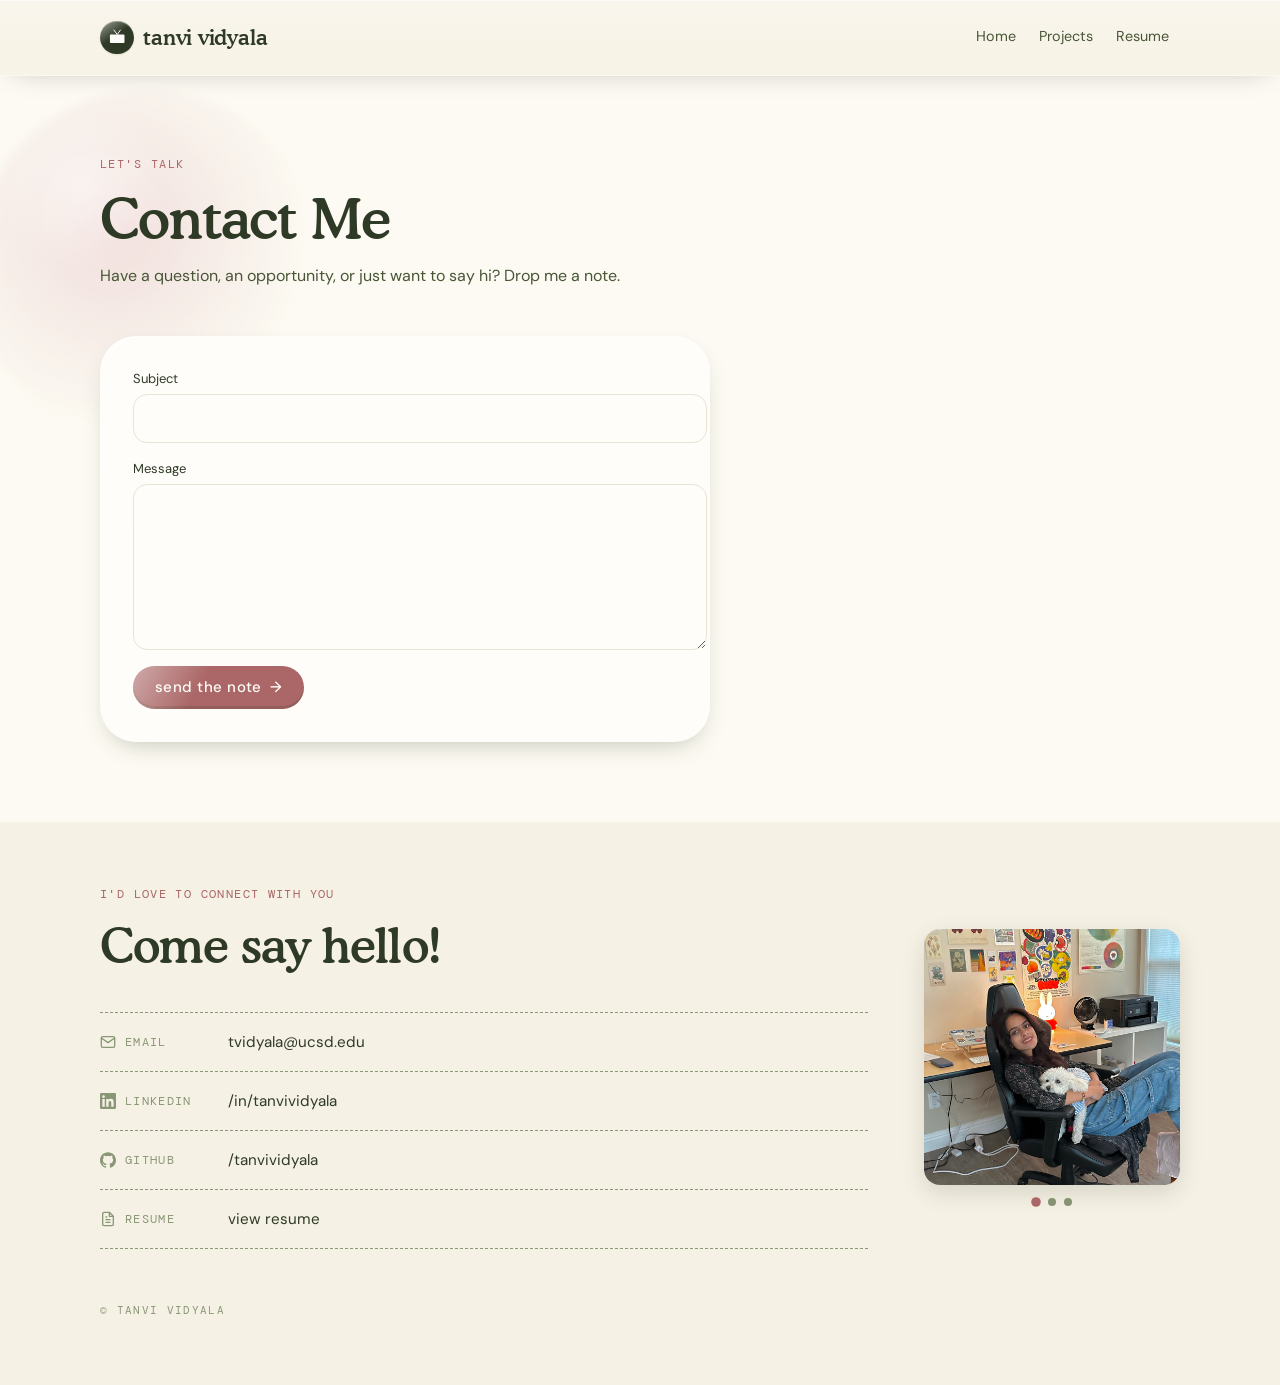
==== commit 50d8835e: "Redesign portfolio homepage and footer Remove dark theme support, redesign homepage layout with new " ====
--- a/contact/index.html
+++ b/contact/index.html
@@ -4,7 +4,6 @@
     <meta charset="UTF-8">
     <meta name="viewport" content="width=device-width, initial-scale=1.0">
     <title>Contact — Tanvi Vidyala</title>
-    <script>(function(){try{var t=localStorage.getItem('theme')||(matchMedia('(prefers-color-scheme: dark)').matches?'dark':'light');document.documentElement.dataset.theme=t;}catch(e){}})();</script>
     <link rel="stylesheet" href="../style.css">
     <link rel="preconnect" href="https://fonts.googleapis.com">
     <link rel="preconnect" href="https://fonts.gstatic.com" crossorigin>
@@ -14,12 +13,12 @@
 </head>
 <body>
     <div class="page-hero">
-        <p class="page-eyebrow">— LET'S TALK</p>
+        <p class="page-eyebrow">LET'S TALK</p>
         <h1 class="page-title">Contact Me</h1>
         <p class="page-subtitle">Have a question, an opportunity, or just want to say hi? Drop me a note.</p>
     </div>
 
-    <div class="contact-card">
+    <div class="contact-card glass">
         <form action="mailto:tvidyala@ucsd.edu" method="get">
             <label class="field">
                 <span class="field__label">Subject</span>
--- a/style.css
+++ b/style.css
@@ -39,6 +39,10 @@
   --sage-500: #91ad94;
   --sage-200: #c8d6c9;
 
+  --dustyrose-700: #8f4d4e;
+  --dustyrose-600: #ab6767;
+  --dustyrose-200: #ecd3d3;
+
   /* ── Color: semantic ──────────────────────────────────────── */
   --bg:           var(--cream-100);
   --bg-elevated:  var(--cream-50);
@@ -50,9 +54,9 @@
   --fg-subtle:    var(--moss-300);
   --fg-inverse:   var(--cream-50);
 
-  --accent:       var(--poppy-500);
-  --accent-hover: var(--poppy-600);
-  --accent-soft:  var(--poppy-200);
+  --accent:       var(--dustyrose-600);
+  --accent-hover: var(--dustyrose-700);
+  --accent-soft:  var(--dustyrose-200);
 
   --highlight:      var(--apricot-500);
   --highlight-soft: var(--apricot-200);
@@ -130,19 +134,8 @@
                        0 10px 26px -12px rgba(47, 58, 38, 0.35);
 }
 
-:root[data-theme="dark"] {
-  --glass-sheen:      rgba(255, 255, 255, 0.16);
-  --glass-sheen-soft: rgba(255, 255, 255, 0.06);
-  --glass-edge:       rgba(255, 255, 255, 0.22);
-  --glass-edge-dim:   rgba(255, 255, 255, 0.06);
-  --glass-shadow:     0 1px 0 rgba(255, 255, 255, 0.14) inset,
-                       0 -10px 18px rgba(255, 255, 255, 0.03) inset,
-                       0 10px 30px -10px rgba(0, 0, 0, 0.6);
-}
-
 /* Reusable liquid-glass surface: frosted blur + glossy top sheen +
-   a bright glass "rim" border. Add .glass-sheen for the extra
-   specular highlight blob (buttons, orbs, icons). */
+   a bright glass "rim" border. */
 .glass {
   position: relative;
   background:
@@ -154,58 +147,6 @@
   box-shadow: var(--glass-shadow);
 }
 
-.glass-sheen {
-  overflow: hidden;
-}
-
-.glass-sheen::before {
-  content: "";
-  position: absolute;
-  inset: 0;
-  border-radius: inherit;
-  background: linear-gradient(125deg, var(--glass-sheen) 0%, transparent 35%);
-  opacity: 0.9;
-  pointer-events: none;
-}
-
-/* ── Dark theme ───────────────────────────────────────────────
-   Same core palette, remapped semantic tokens. Toggled by
-   [data-theme="dark"] on <html>, set from JS (localStorage or
-   prefers-color-scheme on first visit).                       */
-:root[data-theme="dark"] {
-  color-scheme: dark;
-
-  --bg:           #191d13;
-  --bg-elevated:  #20261a;
-  --bg-sunken:    #12150e;
-  --bg-inverse:   var(--cream-50);
-
-  --fg:           #f3f0e4;
-  --fg-muted:     #c7c9b6;
-  --fg-subtle:    #8e9a7c;
-  --fg-inverse:   var(--moss-900);
-
-  --accent:       #e57877;
-  --accent-hover: #ef9695;
-  --accent-soft:  rgba(216, 84, 85, 0.22);
-
-  --highlight:      var(--apricot-500);
-  --highlight-soft: rgba(241, 169, 122, 0.2);
-
-  --success:      #8fb193;
-  --success-soft: rgba(145, 173, 148, 0.18);
-
-  --border:        rgba(255, 255, 255, 0.09);
-  --border-strong: rgba(255, 255, 255, 0.18);
-  --rule:          rgba(255, 255, 255, 0.24);
-
-  --shadow-xs:    0 1px 0 rgba(0, 0, 0, 0.2);
-  --shadow-sm:    0 1px 2px rgba(0, 0, 0, 0.35), 0 1px 1px rgba(0, 0, 0, 0.2);
-  --shadow-md:    0 6px 20px -6px rgba(0, 0, 0, 0.5), 0 2px 4px rgba(0, 0, 0, 0.3);
-  --shadow-lg:    0 22px 48px -14px rgba(0, 0, 0, 0.6), 0 4px 12px rgba(0, 0, 0, 0.35);
-  --shadow-inset: inset 0 -3px 0 rgba(0, 0, 0, 0.25);
-}
-
 html {
   overflow-x: clip;
 }
@@ -280,7 +221,7 @@
   line-height: 1.5;
   -webkit-font-smoothing: antialiased;
   text-rendering: optimizeLegibility;
-  max-width: 1200px;
+  max-width: 1080px;
   margin: 0 auto;
   padding: 0 4rem 2rem;
   background-color: var(--bg);
@@ -294,9 +235,10 @@
 
 .intro {
   display: flex;
-  align-items: flex-start;
-  gap: 0rem;
-  margin-top: clamp(5rem, 4rem + 5vw, 8.5rem);
+  align-items: stretch;
+  justify-content: space-between;
+  gap: 2rem;
+  margin-top: clamp(3rem, 2.5rem + 3vw, 5.5rem);
   margin-bottom: 0;
   max-width: 84rem;
 }
@@ -364,11 +306,31 @@
   margin-bottom: 1rem;
 }
 
-.intro-hero {
+.intro-main {
   display: flex;
   flex-direction: column;
   align-items: flex-start;
-  flex: 0 0 45%;
+  gap: 1.5rem;
+  flex: 1 1 auto;
+  min-width: 0;
+}
+
+.intro-photo {
+  flex-shrink: 0;
+  width: 17rem;
+  height: 100%;
+  object-fit: cover;
+  align-self: stretch;
+  margin-top: 0.5rem;
+  border-radius: var(--radius-lg);
+}
+
+.intro-hero {
+  display: flex;
+  flex-direction: column;
+  align-items: flex-start;
+  flex: 1 1 auto;
+  min-width: 0;
   gap: 1.5rem;
 }
 
@@ -378,44 +340,22 @@
 
 .intro-socials {
   display: flex;
-  gap: 0.75rem;
+  gap: 0.6rem;
+  font-size: 0.95rem;
 }
 
 .intro-socials a {
-  display: flex;
-  align-items: center;
-  justify-content: center;
-  width: 2.5rem;
-  height: 2.5rem;
-  border-radius: 50%;
-  position: relative;
-  overflow: hidden;
-  background:
-    linear-gradient(145deg, var(--glass-sheen) 0%, transparent 50%),
-    var(--bg-sunken);
-  backdrop-filter: blur(8px);
-  border: 1px solid var(--glass-edge-dim);
-  box-shadow: 0 1px 0 var(--glass-edge) inset, var(--shadow-xs);
-  color: var(--fg-muted);
+  color: var(--accent);
   text-decoration: none;
-  transition: color var(--dur-quick) var(--ease-out),
-              border-color var(--dur-quick) var(--ease-out),
-              background var(--dur-quick) var(--ease-out),
-              transform var(--dur-quick) var(--ease-spring);
 }
 
 .intro-socials a:hover {
-  color: var(--accent);
-  border-color: var(--accent);
-  background:
-    linear-gradient(145deg, var(--glass-sheen) 0%, transparent 50%),
-    var(--accent-soft);
-  transform: translateY(-2px) scale(1.06);
-}
-
-.intro-socials svg {
-  width: 1.1rem;
-  height: 1.1rem;
+  text-decoration: underline;
+}
+
+.intro-socials a + a {
+  padding-left: 0.6rem;
+  border-left: 1px solid var(--border);
 }
 
 .intro-text {
@@ -424,9 +364,9 @@
 }
 
 .intro h1 {
-  font-size: clamp(2.5rem, 6vw, 4.25rem);
-  line-height: 1.1;
-  letter-spacing: -0.03em;
+  font-size: clamp(2rem, 3.5vw, 3rem);
+  line-height: 1.2;
+  letter-spacing: -0.02em;
   margin: 0;
 }
 
@@ -447,17 +387,6 @@
   margin-top: 1rem;
 }
 
-@media (max-width: 768px) {
-  .intro {
-    flex-direction: column;
-    gap: 1.5rem;
-  }
-
-  .intro-hero {
-    flex-basis: auto;
-    width: 100%;
-  }
-}
 
 nav {
   display: flex;
@@ -531,47 +460,6 @@
   margin-left: auto;
 }
 
-.theme-toggle {
-  display: flex;
-  align-items: center;
-  justify-content: center;
-  width: 2.25rem;
-  height: 2.25rem;
-  padding: 0;
-  flex-shrink: 0;
-  border-radius: 50%;
-  position: relative;
-  overflow: hidden;
-  border: 1px solid var(--glass-edge-dim);
-  background:
-    linear-gradient(145deg, var(--glass-sheen) 0%, transparent 50%),
-    var(--bg-elevated);
-  box-shadow: 0 1px 0 var(--glass-edge) inset, var(--shadow-xs);
-  color: var(--fg-muted);
-  cursor: pointer;
-  margin-left: 0.5rem;
-  transition: color var(--dur-quick) var(--ease-out),
-              border-color var(--dur-quick) var(--ease-out),
-              background var(--dur-quick) var(--ease-out),
-              transform var(--dur-quick) var(--ease-spring);
-}
-
-.theme-toggle:hover {
-  color: var(--accent);
-  border-color: var(--accent);
-  background: var(--accent-soft);
-  transform: rotate(-12deg);
-}
-
-.theme-toggle svg {
-  width: 1.05rem;
-  height: 1.05rem;
-}
-
-.theme-toggle .icon-moon { display: none; }
-:root[data-theme="dark"] .theme-toggle .icon-sun { display: none; }
-:root[data-theme="dark"] .theme-toggle .icon-moon { display: block; }
-
 .nav-hamburger {
   display: none;
 }
@@ -669,51 +557,109 @@
   box-sizing: border-box;
 }
 
-.projects-section {
-  position: relative;
-  margin-top: 3rem;
-}
-
 .projects {
   display: grid;
   grid-template-columns: repeat(auto-fill, minmax(360px, 1fr));
   gap: 1.5em;
 }
 
-.homepage .projects {
-  display: flex;
-  overflow-x: auto;
-  scroll-snap-type: x proximity;
-  padding-bottom: 1rem;
-  margin-bottom: -1rem;
-}
-
-.projects-section::after {
-  content: "";
-  position: absolute;
-  top: 0;
-  bottom: 1rem;
-  right: 0;
-  width: 4rem;
-  background: linear-gradient(to right, transparent, var(--bg));
-  pointer-events: none;
-}
-
-.homepage .projects > * {
-  flex: 0 0 320px;
-  scroll-snap-align: start;
-}
-
-.homepage .projects article {
-  min-height: 22rem;
+.list-section {
+  margin-top: 2rem;
+}
+
+.list-row {
+  display: flex;
+  gap: 3rem;
+  margin-top: 3.5rem;
+}
+
+.list-row .list-section {
+  margin-top: 0;
+  flex: 1;
+  min-width: 0;
+}
+
+.link-list {
+  list-style: none;
+  margin: 0;
+  padding: 0;
+  display: flex;
+  flex-direction: column;
+  gap: 0.6rem;
+}
+
+.link-list li {
+  font-size: 0.95rem;
+  line-height: 1.5;
+  color: var(--fg);
+}
+
+.link-list a {
+  color: var(--accent);
+  text-decoration: none;
+  font-weight: 500;
+}
+
+.link-list a:hover {
+  text-decoration: underline;
+}
+
+.link-list .list-desc {
+  color: var(--fg-muted);
+}
+
+.link-list .list-date {
+  color: var(--fg-subtle);
+  font-family: var(--font-mono);
+  font-size: 0.8em;
+  margin-left: 0.6rem;
+}
+
+.list-link-icon {
+  display: inline-block;
+  vertical-align: -0.1em;
+  width: 0.85em;
+  height: 0.85em;
+  margin-left: 0.15em;
+  opacity: 0.6;
 }
 
 .section-h2 {
-  font-size: clamp(1.5rem, 3vw, 2.25rem);
+  font-size: clamp(1.15rem, 1.8vw, 1.5rem);
   margin-top: 0;
-  padding-bottom: 0.65rem;
-  margin-bottom: 1.25rem;
+  padding-bottom: 0.5rem;
+  margin-bottom: 1rem;
   border-bottom: 1px solid var(--border);
+}
+
+.section-h2-link {
+  display: block;
+  text-decoration: none;
+  color: inherit;
+}
+
+.section-h2-link .arrow {
+  display: inline-flex;
+  vertical-align: middle;
+  margin-left: 0.5rem;
+  color: var(--accent);
+  opacity: 0;
+  transform: translateX(-4px);
+  transition: opacity var(--dur-quick) var(--ease-out), transform var(--dur-quick) var(--ease-out);
+}
+
+.section-h2-link .arrow svg {
+  width: 1em;
+  height: 1em;
+}
+
+.section-h2-link:hover .section-h2 {
+  color: var(--accent);
+}
+
+.section-h2-link:hover .arrow {
+  opacity: 1;
+  transform: translateX(3px);
 }
 
 .projects a {
@@ -732,8 +678,6 @@
   min-height: 0;
   position: relative;
   overflow: hidden;
-  transition: box-shadow var(--dur-quick) var(--ease-out),
-              border-color var(--dur-quick) var(--ease-out);
 }
 
 .projects article::after {
@@ -745,7 +689,6 @@
   width: 45%;
   background: linear-gradient(115deg, transparent, var(--glass-sheen-soft), transparent);
   transform: skewX(-20deg);
-  transition: left var(--dur-slow) var(--ease-out);
   pointer-events: none;
 }
 
@@ -782,10 +725,21 @@
   flex-shrink: 0;
 }
 
-.card-icon img {
+.card-icon-glyph {
   width: 1.4rem;
   height: 1.4rem;
-  object-fit: contain;
+  background-color: var(--fg-muted);
+  -webkit-mask-size: contain;
+  mask-size: contain;
+  -webkit-mask-repeat: no-repeat;
+  mask-repeat: no-repeat;
+  -webkit-mask-position: center;
+  mask-position: center;
+  transition: background-color 0.2s ease;
+}
+
+.projects a:hover .card-icon-glyph {
+  background-color: var(--accent);
 }
 
 .card-year {
@@ -854,7 +808,7 @@
   justify-content: flex-end;
   padding-top: 0.85rem;
   margin-top: 1rem;
-  border-top: 1px dashed var(--border-strong);
+  border-top: 1px solid var(--border);
 }
 
 .card-link {
@@ -865,6 +819,14 @@
   display: flex;
   align-items: center;
   gap: 0.3rem;
+}
+
+.projects a:hover .card-link {
+  color: var(--accent);
+}
+
+.projects a:hover .card-link .arrow {
+  transform: translateX(3px);
 }
 
 #projects-pie-plot {
@@ -1420,6 +1382,7 @@
 
 .skills-section {
   position: relative;
+  margin-top: 4rem;
 }
 
 .skills-section::after {
@@ -1463,7 +1426,8 @@
   box-shadow: var(--shadow-sm);
 }
 
-.skill-chip__icon img {
+.skill-chip__icon img,
+.skill-chip__icon svg {
   width: 1.8rem;
   height: 1.8rem;
 }
@@ -1481,13 +1445,6 @@
   max-width: 34rem;
   padding: var(--space-6);
   border-radius: var(--radius-xl);
-  background:
-    linear-gradient(180deg, var(--glass-sheen-soft), transparent 55%),
-    var(--bg-elevated);
-  backdrop-filter: blur(18px) saturate(160%);
-  -webkit-backdrop-filter: blur(18px) saturate(160%);
-  border: 1px solid var(--glass-edge-dim);
-  box-shadow: var(--glass-shadow);
 }
 
 .contact-card form {
@@ -1507,6 +1464,143 @@
   margin-bottom: -2rem;
 }
 
+.footer-contact {
+  display: flex;
+  align-items: center;
+  justify-content: space-between;
+  gap: 3rem;
+}
+
+.footer-text {
+  flex: 1;
+  min-width: 0;
+}
+
+.footer-carousel {
+  flex: 0 0 auto;
+  width: clamp(12rem, 20vw, 20rem);
+}
+
+.footer-carousel__track {
+  position: relative;
+  aspect-ratio: 1 / 1;
+  border-radius: 1rem;
+  overflow: hidden;
+  background: var(--bg-sunken);
+  box-shadow: 0 8px 24px rgba(0, 0, 0, 0.12);
+}
+
+.footer-carousel__arrow {
+  position: absolute;
+  top: 50%;
+  transform: translateY(-50%);
+  z-index: 2;
+  display: flex;
+  align-items: center;
+  justify-content: center;
+  width: 2.1rem;
+  height: 2.1rem;
+  padding: 0;
+  border: none;
+  border-radius: 50%;
+  background: rgba(0, 0, 0, 0.4);
+  color: #fff;
+  cursor: pointer;
+  opacity: 0;
+  transition: opacity var(--dur-base) var(--ease-out), background var(--dur-quick) var(--ease-out);
+}
+
+.footer-carousel__arrow svg {
+  width: 1.1rem;
+  height: 1.1rem;
+}
+
+.footer-carousel__track:hover .footer-carousel__arrow {
+  opacity: 1;
+}
+
+.footer-carousel__arrow:hover {
+  background: rgba(0, 0, 0, 0.6);
+}
+
+.footer-carousel__arrow--prev {
+  left: 0.6rem;
+}
+
+.footer-carousel__arrow--next {
+  right: 0.6rem;
+}
+
+.footer-carousel__slide {
+  position: absolute;
+  inset: 0;
+  margin: 0;
+  opacity: 0;
+  transition: opacity 0.6s var(--ease-out), transform var(--dur-base) var(--ease-out);
+}
+
+.footer-carousel__slide.is-active {
+  opacity: 1;
+  z-index: 1;
+}
+
+.footer-carousel__slide img {
+  width: 100%;
+  height: 100%;
+  object-fit: cover;
+  display: block;
+  transition: transform var(--dur-base) var(--ease-out);
+}
+
+.footer-carousel__track:hover .footer-carousel__slide.is-active img {
+  transform: scale(1.04);
+}
+
+.footer-carousel__slide figcaption {
+  position: absolute;
+  left: 0;
+  right: 0;
+  bottom: 0;
+  padding: 1.5rem 1rem 0.9rem;
+  font-family: var(--font-mono);
+  font-size: 0.78rem;
+  line-height: 1.4;
+  color: #fff;
+  background: linear-gradient(to top, rgba(0, 0, 0, 0.75), rgba(0, 0, 0, 0));
+  opacity: 0;
+  transform: translateY(8px);
+  transition: opacity var(--dur-base) var(--ease-out), transform var(--dur-base) var(--ease-out);
+  pointer-events: none;
+}
+
+.footer-carousel__track:hover .footer-carousel__slide.is-active figcaption {
+  opacity: 1;
+  transform: translateY(0);
+}
+
+.footer-carousel__dots {
+  display: flex;
+  justify-content: center;
+  gap: 0.5rem;
+  margin-top: 0.85rem;
+}
+
+.footer-carousel__dot {
+  width: 0.5rem;
+  height: 0.5rem;
+  padding: 0;
+  border: none;
+  border-radius: 50%;
+  background: var(--border-strong);
+  cursor: pointer;
+  transition: background var(--dur-quick) var(--ease-out), transform var(--dur-quick) var(--ease-out);
+}
+
+.footer-carousel__dot.is-active {
+  background: var(--accent);
+  transform: scale(1.2);
+}
+
 .footer-eyebrow {
   font-family: var(--font-mono);
   font-size: 0.72rem;
@@ -1543,10 +1637,20 @@
 }
 
 .footer-label {
+  display: flex;
+  align-items: center;
+  gap: 0.55rem;
   font-family: var(--font-mono);
   font-size: 0.72rem;
   letter-spacing: var(--tracking-caps);
   text-transform: uppercase;
+  color: var(--fg-subtle);
+}
+
+.footer-row__icon {
+  width: 1rem;
+  height: 1rem;
+  flex: 0 0 auto;
   color: var(--fg-subtle);
 }
 
@@ -1604,6 +1708,20 @@
 @media (max-width: 768px) {
   body {
     padding: 0 1.5rem 1.5rem;
+  }
+
+  .intro {
+    flex-direction: column;
+    gap: 1rem;
+  }
+
+  .intro-photo {
+    display: none;
+  }
+
+  .list-row {
+    flex-direction: column;
+    gap: 2rem;
   }
 
   nav {
@@ -1669,4 +1787,13 @@
     margin-left: -1.5rem;
     margin-right: -1.5rem;
   }
-}
+
+  .footer-contact {
+    flex-direction: column;
+    align-items: flex-start;
+  }
+
+  .footer-carousel {
+    display: none;
+  }
+}
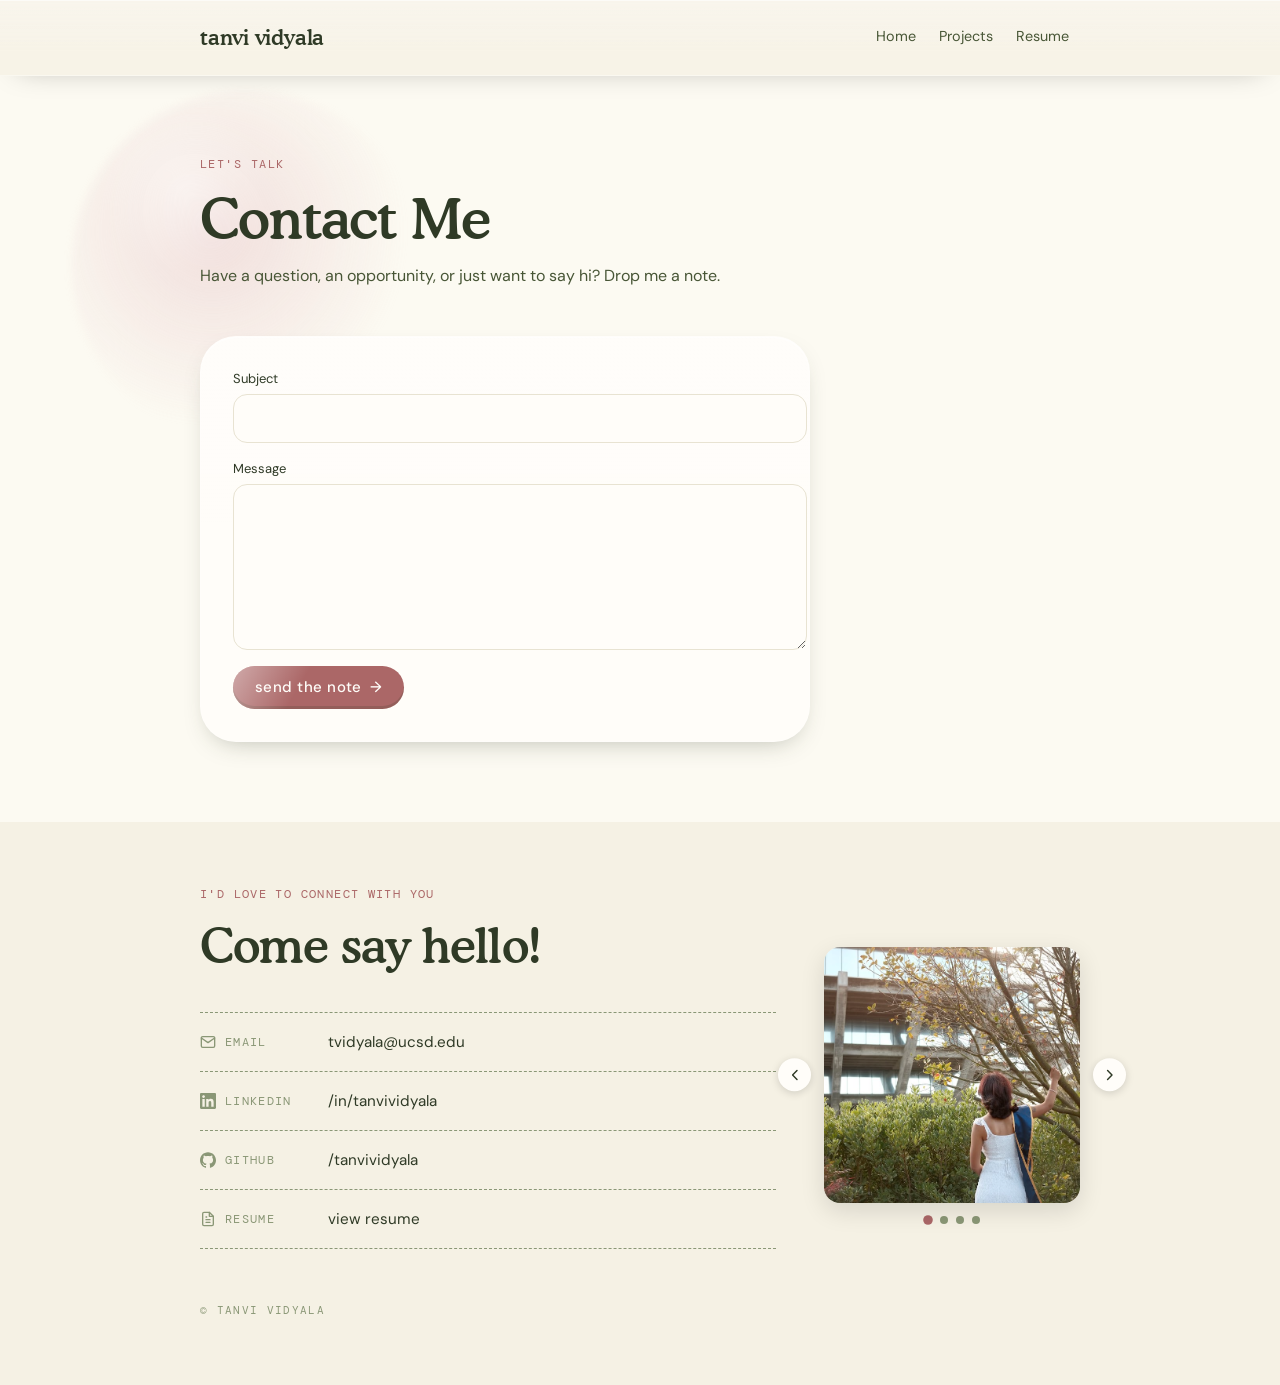
==== commit 3f520a2c: "Replace inline favicons with PNG and add robots.txt Replace inline SVG favicon data URLs with extern" ====
--- a/contact/index.html
+++ b/contact/index.html
@@ -9,7 +9,7 @@
     <link rel="preconnect" href="https://fonts.gstatic.com" crossorigin>
     <link rel="stylesheet" href="https://fonts.googleapis.com/css2?family=DM+Sans:opsz,wght@9..40,300;9..40,400;9..40,500;9..40,600;9..40,700&family=DM+Mono:wght@300;400;500&display=swap">
     <script src="../global.js" type="module"></script>
-    <link rel="icon" href="data:image/svg+xml,<svg xmlns=%27http://www.w3.org/2000/svg%27 viewBox=%270 0 100 100%27><text y=%27.9em%27 font-size=%2790%27>📺</text></svg>">
+    <link rel="icon" type="image/png" href="../images/tvicon.png">
 </head>
 <body>
     <div class="page-hero">
--- a/style.css
+++ b/style.css
@@ -221,7 +221,7 @@
   line-height: 1.5;
   -webkit-font-smoothing: antialiased;
   text-rendering: optimizeLegibility;
-  max-width: 1080px;
+  max-width: 880px;
   margin: 0 auto;
   padding: 0 4rem 2rem;
   background-color: var(--bg);
@@ -233,12 +233,31 @@
 }
 
 
+@keyframes tv-tilt {
+  0%, 100% { transform: rotate(-3deg); }
+  50% { transform: rotate(3deg); }
+}
+
+.site-icon {
+  display: block;
+  width: 8rem;
+  height: auto;
+  margin-top: 3.5rem;
+  transform-origin: 50% 85%;
+}
+
+@media (prefers-reduced-motion: no-preference) {
+  .site-icon {
+    animation: tv-tilt 3.2s ease-in-out infinite;
+  }
+}
+
 .intro {
   display: flex;
   align-items: stretch;
   justify-content: space-between;
   gap: 2rem;
-  margin-top: clamp(3rem, 2.5rem + 3vw, 5.5rem);
+  margin-top: clamp(1.5rem, 1rem + 2vw, 3rem);
   margin-bottom: 0;
   max-width: 84rem;
 }
@@ -315,16 +334,6 @@
   min-width: 0;
 }
 
-.intro-photo {
-  flex-shrink: 0;
-  width: 17rem;
-  height: 100%;
-  object-fit: cover;
-  align-self: stretch;
-  margin-top: 0.5rem;
-  border-radius: var(--radius-lg);
-}
-
 .intro-hero {
   display: flex;
   flex-direction: column;
@@ -338,26 +347,6 @@
   margin: 0;
 }
 
-.intro-socials {
-  display: flex;
-  gap: 0.6rem;
-  font-size: 0.95rem;
-}
-
-.intro-socials a {
-  color: var(--accent);
-  text-decoration: none;
-}
-
-.intro-socials a:hover {
-  text-decoration: underline;
-}
-
-.intro-socials a + a {
-  padding-left: 0.6rem;
-  border-left: 1px solid var(--border);
-}
-
 .intro-text {
   flex: 1;
   min-width: 0;
@@ -368,6 +357,7 @@
   line-height: 1.2;
   letter-spacing: -0.02em;
   margin: 0;
+  text-wrap: wrap;
 }
 
 .em-highlight {
@@ -405,10 +395,10 @@
   z-index: 100;
   padding-top: 1.25rem;
   padding-bottom: 1.25rem;
-  padding-left:  calc(max(0px, (100vw - 1200px) / 2) + 4rem);
-  padding-right: calc(max(0px, (100vw - 1200px) / 2) + 4rem);
-  margin-left:  calc(-1 * max(0px, (100vw - 1200px) / 2) - 4rem);
-  margin-right: calc(-1 * max(0px, (100vw - 1200px) / 2) - 4rem);
+  padding-left:  calc(max(0px, (100vw - 1008px) / 2) + 4rem);
+  padding-right: calc(max(0px, (100vw - 1008px) / 2) + 4rem);
+  margin-left:  calc(-1 * max(0px, (100vw - 1008px) / 2) - 4rem);
+  margin-right: calc(-1 * max(0px, (100vw - 1008px) / 2) - 4rem);
   transition: background-color var(--dur-slow) var(--ease-out);
 }
 
@@ -422,28 +412,6 @@
 }
 
 .nav-logo:hover { text-decoration: none; color: inherit; }
-
-.nav-logo__mark {
-  display: inline-flex;
-  align-items: center;
-  justify-content: center;
-  width: 2.1rem;
-  height: 2.1rem;
-  border-radius: 50%;
-  position: relative;
-  overflow: hidden;
-  background:
-    linear-gradient(145deg, var(--glass-sheen) 0%, transparent 45%),
-    var(--moss-900);
-  box-shadow: 0 1px 0 rgba(255, 255, 255, 0.35) inset, var(--shadow-sm);
-  color: var(--cream-50);
-  flex-shrink: 0;
-}
-
-.nav-logo__mark svg {
-  width: 1.15rem;
-  height: 1.15rem;
-}
 
 .nav-logo__name {
   font-family: var(--font-display);
@@ -1457,10 +1425,10 @@
   background-color: var(--bg-sunken);
   padding-top: 4rem;
   padding-bottom: 4rem;
-  padding-left:  calc(max(0px, (100vw - 1200px) / 2) + 4rem);
-  padding-right: calc(max(0px, (100vw - 1200px) / 2) + 4rem);
-  margin-left:  calc(-1 * max(0px, (100vw - 1200px) / 2) - 4rem);
-  margin-right: calc(-1 * max(0px, (100vw - 1200px) / 2) - 4rem);
+  padding-left:  calc(max(0px, (100vw - 1008px) / 2) + 4rem);
+  padding-right: calc(max(0px, (100vw - 1008px) / 2) + 4rem);
+  margin-left:  calc(-1 * max(0px, (100vw - 1008px) / 2) - 4rem);
+  margin-right: calc(-1 * max(0px, (100vw - 1008px) / 2) - 4rem);
   margin-bottom: -2rem;
 }
 
@@ -1479,11 +1447,17 @@
 .footer-carousel {
   flex: 0 0 auto;
   width: clamp(12rem, 20vw, 20rem);
+  margin-top: 2.25rem;
 }
 
 .footer-carousel__track {
   position: relative;
   aspect-ratio: 1 / 1;
+}
+
+.footer-carousel__photo {
+  position: absolute;
+  inset: 0;
   border-radius: 1rem;
   overflow: hidden;
   background: var(--bg-sunken);
@@ -1503,11 +1477,11 @@
   padding: 0;
   border: none;
   border-radius: 50%;
-  background: rgba(0, 0, 0, 0.4);
-  color: #fff;
+  background: var(--bg-elevated);
+  color: var(--fg);
   cursor: pointer;
-  opacity: 0;
-  transition: opacity var(--dur-base) var(--ease-out), background var(--dur-quick) var(--ease-out);
+  box-shadow: 0 2px 8px rgba(0, 0, 0, 0.15);
+  transition: background var(--dur-quick) var(--ease-out), transform var(--dur-quick) var(--ease-out);
 }
 
 .footer-carousel__arrow svg {
@@ -1515,20 +1489,17 @@
   height: 1.1rem;
 }
 
-.footer-carousel__track:hover .footer-carousel__arrow {
-  opacity: 1;
-}
-
 .footer-carousel__arrow:hover {
-  background: rgba(0, 0, 0, 0.6);
+  background: var(--accent-soft);
+  transform: translateY(-50%) scale(1.08);
 }
 
 .footer-carousel__arrow--prev {
-  left: 0.6rem;
+  left: -2.9rem;
 }
 
 .footer-carousel__arrow--next {
-  right: 0.6rem;
+  right: -2.9rem;
 }
 
 .footer-carousel__slide {
@@ -1552,30 +1523,45 @@
   transition: transform var(--dur-base) var(--ease-out);
 }
 
-.footer-carousel__track:hover .footer-carousel__slide.is-active img {
+.footer-carousel__photo:hover img {
   transform: scale(1.04);
 }
 
 .footer-carousel__slide figcaption {
   position: absolute;
-  left: 0;
-  right: 0;
-  bottom: 0;
-  padding: 1.5rem 1rem 0.9rem;
+  top: 1rem;
+  left: 100%;
+  margin-left: 0.75rem;
+  width: max-content;
+  max-width: 6.5rem;
+  padding: 0.5rem 0.75rem;
   font-family: var(--font-mono);
-  font-size: 0.78rem;
-  line-height: 1.4;
-  color: #fff;
-  background: linear-gradient(to top, rgba(0, 0, 0, 0.75), rgba(0, 0, 0, 0));
+  font-size: 0.7rem;
+  line-height: 1.35;
+  text-align: left;
+  color: var(--fg);
+  background: var(--bg-elevated);
+  border-radius: 1rem;
+  box-shadow: 0 4px 14px rgba(0, 0, 0, 0.18);
   opacity: 0;
-  transform: translateY(8px);
+  transform: translateX(-6px);
   transition: opacity var(--dur-base) var(--ease-out), transform var(--dur-base) var(--ease-out);
   pointer-events: none;
 }
 
-.footer-carousel__track:hover .footer-carousel__slide.is-active figcaption {
+.footer-carousel__slide figcaption::after {
+  content: "";
+  position: absolute;
+  top: 0.9rem;
+  left: -0.4rem;
+  border-width: 0.4rem 0.4rem 0.4rem 0;
+  border-style: solid;
+  border-color: transparent var(--bg-elevated) transparent transparent;
+}
+
+.footer-carousel__slide.is-active:hover figcaption {
   opacity: 1;
-  transform: translateY(0);
+  transform: translateX(0);
 }
 
 .footer-carousel__dots {
@@ -1715,10 +1701,6 @@
     gap: 1rem;
   }
 
-  .intro-photo {
-    display: none;
-  }
-
   .list-row {
     flex-direction: column;
     gap: 2rem;
@@ -1737,6 +1719,7 @@
     display: flex;
     flex-direction: column;
     width: 100%;
+    order: 2;
     gap: 0;
     max-height: 0;
     overflow: hidden;
@@ -1760,6 +1743,7 @@
     display: flex;
     flex-direction: column;
     justify-content: center;
+    order: 1;
     gap: 5px;
     background: none;
     border: none;
@@ -1793,7 +1777,42 @@
     align-items: flex-start;
   }
 
+  .footer-text {
+    width: 100%;
+  }
+
   .footer-carousel {
-    display: none;
-  }
-}
+    width: 100%;
+    align-self: center;
+  }
+
+  .footer-carousel__arrow--prev {
+    left: -0.5rem;
+  }
+
+  .footer-carousel__arrow--next {
+    right: -0.5rem;
+  }
+
+  .footer-carousel__slide figcaption {
+    left: 50%;
+    top: 0.75rem;
+    margin-left: 0;
+    max-width: calc(100% - 2rem);
+    text-align: center;
+    transform: translate(-50%, -6px);
+  }
+
+  .footer-carousel__slide figcaption::after {
+    top: auto;
+    left: 50%;
+    bottom: -0.4rem;
+    transform: translateX(-50%);
+    border-width: 0.4rem 0.4rem 0;
+    border-color: var(--bg-elevated) transparent transparent transparent;
+  }
+
+  .footer-carousel__slide.is-active:hover figcaption {
+    transform: translate(-50%, 0);
+  }
+}
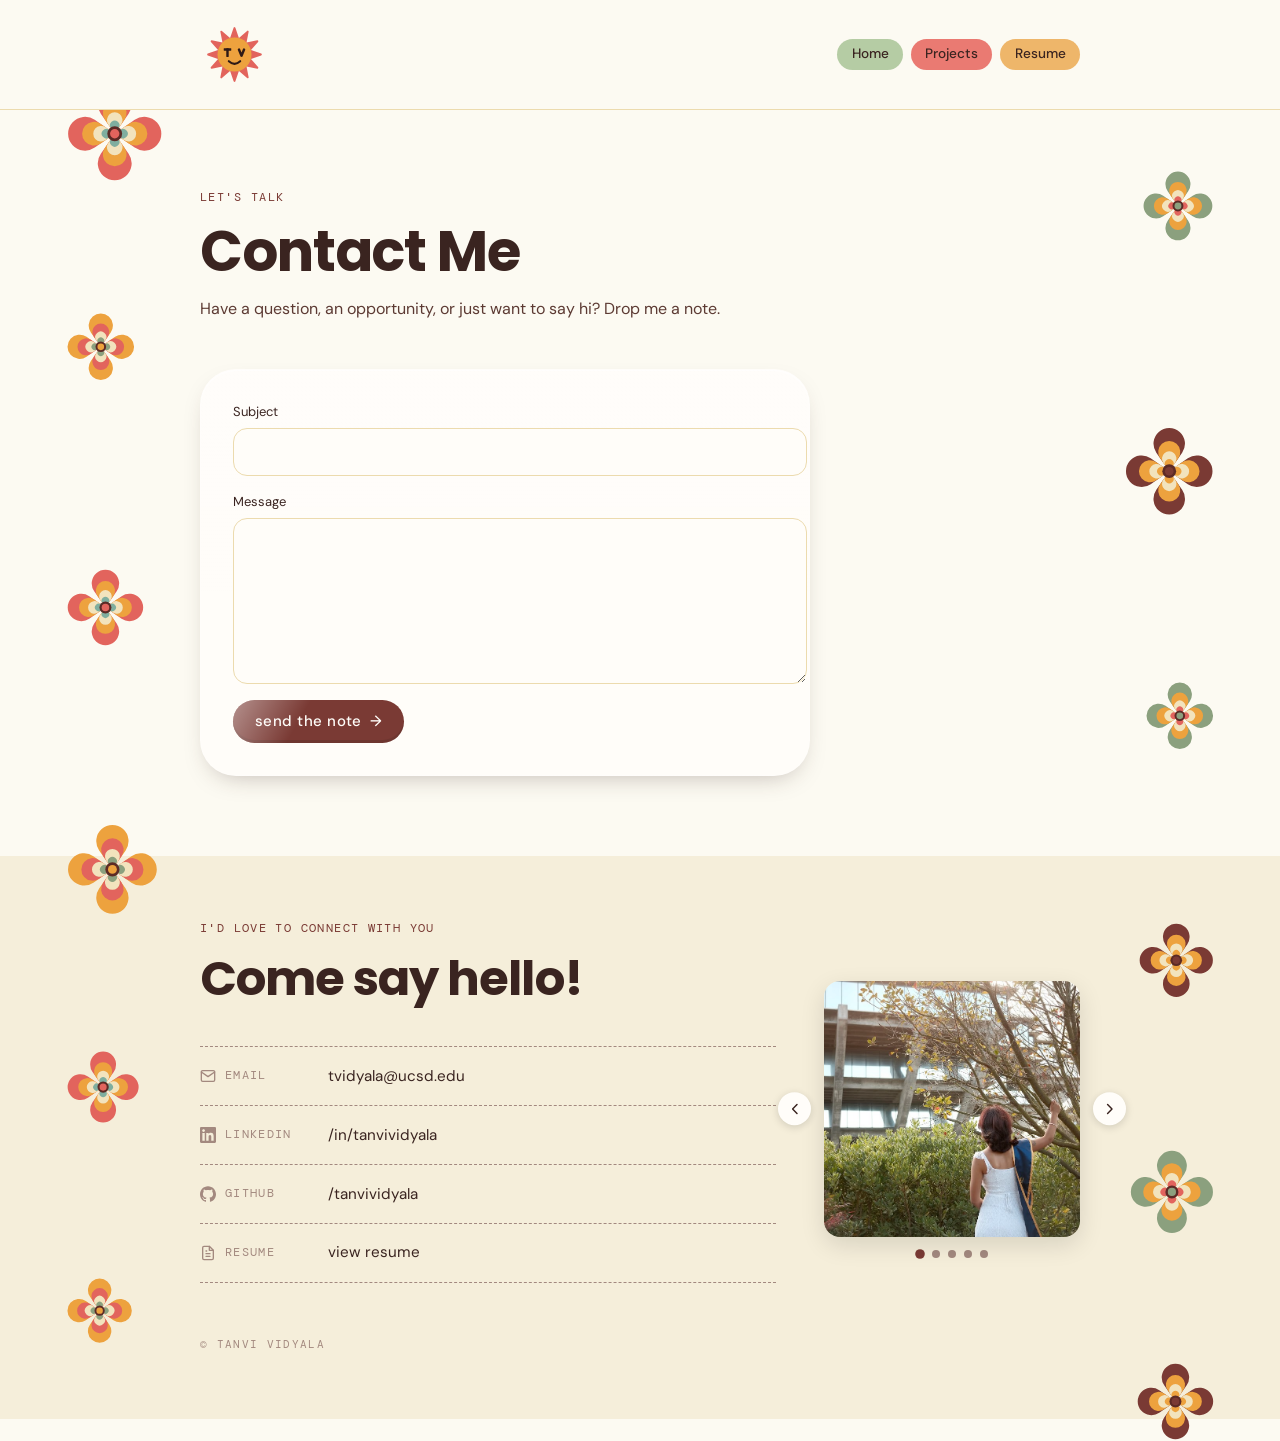
==== commit 061ae7a6: "a lot of stuff" ====
--- a/contact/index.html
+++ b/contact/index.html
@@ -7,9 +7,10 @@
     <link rel="stylesheet" href="../style.css">
     <link rel="preconnect" href="https://fonts.googleapis.com">
     <link rel="preconnect" href="https://fonts.gstatic.com" crossorigin>
-    <link rel="stylesheet" href="https://fonts.googleapis.com/css2?family=DM+Sans:opsz,wght@9..40,300;9..40,400;9..40,500;9..40,600;9..40,700&family=DM+Mono:wght@300;400;500&display=swap">
+    <link rel="stylesheet" href="https://fonts.googleapis.com/css2?family=Poppins:wght@500;600;700;800&family=DM+Sans:opsz,wght@9..40,300;9..40,400;9..40,500;9..40,600;9..40,700&family=DM+Mono:wght@300;400;500&display=swap">
     <script src="../global.js" type="module"></script>
-    <link rel="icon" type="image/png" href="../images/tvicon.png">
+    <link rel="icon" type="image/svg+xml" href="../images/tv-mark.svg">
+    <link rel="icon" type="image/png" href="../images/tv-icon.png">
 </head>
 <body>
     <div class="page-hero">
--- a/style.css
+++ b/style.css
@@ -1,47 +1,49 @@
-@font-face {
-  font-family: "Cooper Md BT";
-  src: url("fonts/CooperMdBT-Medium.ttf") format("truetype");
-  font-weight: 500;
-  font-style: normal;
-  font-display: swap;
-}
-
-@import url("https://fonts.googleapis.com/css2?family=DM+Sans:opsz,wght@9..40,300;9..40,400;9..40,500;9..40,600;9..40,700&family=DM+Mono:wght@300;400;500&display=swap");
+@import url("https://fonts.googleapis.com/css2?family=Poppins:wght@500;600;700;800&family=DM+Sans:opsz,wght@9..40,300;9..40,400;9..40,500;9..40,600;9..40,700&family=DM+Mono:wght@300;400;500&display=swap");
 
 :root {
   /* ── Color: core ──────────────────────────────────────────── */
-  --poppy:   #d85455;
-  --sage:    #91ad94;
+  --poppy:   #e2645d;
+  --sage:    #8ba07e;
   --cream:   #fcfaf2;
-  --apricot: #f1a97a;
-  --moss:    #60704e;
+  --apricot: #eda23e;
+  --moss:    #6b3a35;
 
   /* ── Color: tints ─────────────────────────────────────────── */
   --cream-50:  #fffdf9;
   --cream-100: #fcfaf2;
-  --cream-200: #f5f1e4;
-  --cream-300: #e8e3d2;
-
-  --moss-900: #2f3a26;
-  --moss-700: #485636;
-  --moss-500: #60704e;
-  --moss-300: #8a9776;
-
-  --poppy-600: #b8403f;
-  --poppy-500: #d85455;
-  --poppy-200: #f0b5b5;
-
-  --apricot-600: #d98453;
-  --apricot-500: #f1a97a;
-  --apricot-200: #f9d4ba;
-
-  --sage-600: #6f8c73;
-  --sage-500: #91ad94;
-  --sage-200: #c8d6c9;
-
-  --dustyrose-700: #8f4d4e;
-  --dustyrose-600: #ab6767;
-  --dustyrose-200: #ecd3d3;
+  --cream-200: #f5eeda;
+  --cream-300: #ecdbae;
+
+  --moss-900: #3a2420;
+  --moss-700: #5c3a33;
+  --moss-500: #6b3a35;
+  --moss-300: #a3897f;
+
+  --poppy-600: #c94c46;
+  --poppy-500: #e2645d;
+  --poppy-200: #f6c6c2;
+
+  --apricot-600: #d98a2c;
+  --apricot-500: #eda23e;
+  --apricot-200: #fbdcac;
+
+  --sage-600: #718c68;
+  --sage-500: #8ba07e;
+  --sage-200: #d4ddc9;
+
+  --dustyrose-700: #5c2b26;
+  --dustyrose-600: #7a3a34;
+  --dustyrose-200: #ecd3ce;
+
+  --mint-600: #5f9385;
+  --mint-500: #7fae9f;
+  --mint-300: #a8ddd1;
+
+  /* Soft tints used for the interest pills and petal centers */
+  --sage-300:    #b5cca4;
+  --poppy-400:   #ea7a72;
+  --apricot-300: #eeb66a;
+  --petal-cream: #f2e3bd;
 
   /* ── Color: semantic ──────────────────────────────────────── */
   --bg:           var(--cream-100);
@@ -69,7 +71,7 @@
   --rule:          var(--moss-700);
 
   /* ── Fonts ────────────────────────────────────────────────── */
-  --font-display: "Cooper Md BT", "Cooper BT", Georgia, serif;
+  --font-display: "Poppins", "DM Sans", -apple-system, BlinkMacSystemFont, "Helvetica Neue", Arial, sans-serif;
   --font-sans:    "DM Sans", -apple-system, BlinkMacSystemFont, "Helvetica Neue", Arial, sans-serif;
   --font-mono:    "DM Mono", ui-monospace, "SF Mono", Menlo, Consolas, monospace;
 
@@ -116,11 +118,11 @@
   --radius-pill: 999px;
 
   /* ── Shadows ──────────────────────────────────────────────── */
-  --shadow-xs:    0 1px 0 rgba(47, 58, 38, 0.06);
-  --shadow-sm:    0 1px 2px rgba(47, 58, 38, 0.08), 0 1px 1px rgba(47, 58, 38, 0.04);
-  --shadow-md:    0 6px 16px -6px rgba(47, 58, 38, 0.18), 0 2px 4px rgba(47, 58, 38, 0.06);
-  --shadow-lg:    0 18px 40px -12px rgba(47, 58, 38, 0.25), 0 4px 10px rgba(47, 58, 38, 0.08);
-  --shadow-inset: inset 0 -3px 0 rgba(47, 58, 38, 0.18);
+  --shadow-xs:    0 1px 0 rgba(58, 36, 32, 0.06);
+  --shadow-sm:    0 1px 2px rgba(58, 36, 32, 0.08), 0 1px 1px rgba(58, 36, 32, 0.04);
+  --shadow-md:    0 6px 16px -6px rgba(58, 36, 32, 0.18), 0 2px 4px rgba(58, 36, 32, 0.06);
+  --shadow-lg:    0 18px 40px -12px rgba(58, 36, 32, 0.25), 0 4px 10px rgba(58, 36, 32, 0.08);
+  --shadow-inset: inset 0 -3px 0 rgba(58, 36, 32, 0.18);
 
   color-scheme: light;
 
@@ -131,7 +133,7 @@
   --glass-edge-dim:   rgba(255, 255, 255, 0.14);
   --glass-shadow:     0 1px 0 rgba(255, 255, 255, 0.6) inset,
                        0 -10px 18px rgba(255, 255, 255, 0.12) inset,
-                       0 10px 26px -12px rgba(47, 58, 38, 0.35);
+                       0 10px 26px -12px rgba(58, 36, 32, 0.35);
 }
 
 /* Reusable liquid-glass surface: frosted blur + glossy top sheen +
@@ -233,88 +235,60 @@
 }
 
 
-@keyframes tv-tilt {
-  0%, 100% { transform: rotate(-3deg); }
-  50% { transform: rotate(3deg); }
-}
-
-.site-icon {
+/* The TV is a real button so the channel change works from the keyboard;
+   these reset the global button styling. */
+.site-icon,
+.site-icon:hover {
   display: block;
-  width: 8rem;
+  width: 100%;
+  max-width: 17rem;
   height: auto;
-  margin-top: 3.5rem;
-  transform-origin: 50% 85%;
-}
-
-@media (prefers-reduced-motion: no-preference) {
-  .site-icon {
-    animation: tv-tilt 3.2s ease-in-out infinite;
-  }
-}
-
+  justify-self: end;
+  align-self: center;
+  margin-top: -1rem;
+  padding: 0;
+  border: 0;
+  border-radius: 0;
+  background: none;
+  box-shadow: none;
+  transform: none;
+  cursor: pointer;
+  -webkit-tap-highlight-color: transparent;
+}
+
+.site-icon__svg {
+  display: block;
+  width: 100%;
+  height: auto;
+}
+
+.site-icon:focus-visible {
+  outline: 2px solid var(--accent);
+  outline-offset: 6px;
+  border-radius: var(--radius-md);
+}
+
+/* One channel shows at a time; the static flashes over the swap. */
+.tv-channel,
+.tv-static {
+  display: none;
+}
+
+.tv-channel.is-on,
+.tv-static.is-on {
+  display: block;
+}
+
+/* Text column on the left, TV on the right, roughly 65/35. */
 .intro {
-  display: flex;
-  align-items: stretch;
-  justify-content: space-between;
+  display: grid;
+  grid-template-columns: 65fr 35fr;
+  align-items: center;
   gap: 2rem;
-  margin-top: clamp(1.5rem, 1rem + 2vw, 3rem);
+  margin-top: clamp(2.5rem, 2rem + 3vw, 5rem);
   margin-bottom: 0;
   max-width: 84rem;
-}
-
-.intro {
   position: relative;
-}
-
-.intro::before,
-.intro::after {
-  content: "";
-  position: absolute;
-  border-radius: 50%;
-  z-index: -1;
-  pointer-events: none;
-  filter: blur(4px);
-}
-
-.intro::before {
-  top: -7rem;
-  left: -13rem;
-  width: 30rem;
-  height: 30rem;
-  background:
-    radial-gradient(circle at 32% 28%, var(--glass-sheen) 0%, transparent 22%),
-    radial-gradient(circle at 30% 30%, var(--accent-soft), transparent 62%),
-    radial-gradient(circle at 68% 70%, var(--highlight-soft), transparent 60%);
-  opacity: 0.85;
-  animation: orb-float-1 16s var(--ease-in-out) infinite;
-}
-
-.intro::after {
-  top: 4rem;
-  left: 6rem;
-  width: 16rem;
-  height: 16rem;
-  background:
-    radial-gradient(circle at 35% 30%, var(--glass-sheen) 0%, transparent 26%),
-    radial-gradient(circle at 45% 45%, var(--success-soft), transparent 65%);
-  opacity: 0.6;
-  animation: orb-float-2 13s var(--ease-in-out) infinite;
-}
-
-@keyframes orb-float-1 {
-  0%, 100% { transform: translate(0, 0) scale(1); }
-  50%      { transform: translate(2rem, 1.5rem) scale(1.06); }
-}
-
-@keyframes orb-float-2 {
-  0%, 100% { transform: translate(0, 0) scale(1); }
-  50%      { transform: translate(-1.5rem, 1rem) scale(0.94); }
-}
-
-@media (prefers-reduced-motion: reduce) {
-  .intro::before, .intro::after {
-    animation: none;
-  }
 }
 
 .intro .intro-body {
@@ -383,13 +357,8 @@
   align-items: center;
   gap: 1.5rem;
   margin-bottom: 0;
-  background:
-    linear-gradient(180deg, var(--glass-sheen-soft), transparent 70%),
-    color-mix(in srgb, var(--bg-sunken) 78%, transparent);
-  backdrop-filter: blur(20px) saturate(160%);
-  -webkit-backdrop-filter: blur(20px) saturate(160%);
-  border-bottom: 1px solid var(--glass-edge-dim);
-  box-shadow: 0 1px 0 var(--glass-edge) inset, 0 8px 30px -18px rgba(0, 0, 0, 0.35);
+  background: var(--bg);
+  border-bottom: 1px solid var(--border);
   position: sticky;
   top: 0;
   z-index: 100;
@@ -413,9 +382,20 @@
 
 .nav-logo:hover { text-decoration: none; color: inherit; }
 
+.nav-logo__mark {
+  width: 4.3rem;
+  height: 4.3rem;
+  flex-shrink: 0;
+  transition: transform var(--dur-base) var(--ease-spring);
+}
+
+.nav-logo:hover .nav-logo__mark {
+  transform: rotate(-8deg) scale(1.08);
+}
+
 .nav-logo__name {
   font-family: var(--font-display);
-  font-weight: 500;
+  font-weight: 600;
   font-size: 1.35rem;
   color: var(--fg);
   letter-spacing: -0.01em;
@@ -424,7 +404,7 @@
 .nav-links {
   display: flex;
   align-items: center;
-  gap: 0.1rem;
+  gap: 0.5rem;
   margin-left: auto;
 }
 
@@ -432,26 +412,39 @@
   display: none;
 }
 
+/* Nav links borrow the interest-pill treatment: an outline in their palette
+   colour that fills in solid on hover or for the current page. */
 nav a:not(.nav-logo) {
+  --pill: var(--sage-300);
   flex: none;
   text-decoration: none;
-  color: var(--fg-muted);
-  padding: 0.4em 0.75em;
-  font-size: 0.9rem;
-  border-bottom: 2px solid transparent;
-  transition: color var(--dur-quick) var(--ease-out),
-              border-color var(--dur-quick) var(--ease-out);
-}
+  color: var(--fg);
+  background: var(--pill);
+  border: 0;
+  border-radius: var(--radius-pill);
+  padding: 0.4em 1.05em;
+  font-size: 0.85rem;
+  font-weight: 500;
+  transition: background-color var(--dur-quick) var(--ease-out),
+              transform 80ms var(--ease-out),
+              filter var(--dur-quick) var(--ease-out);
+}
+
+/* Each pill carries its own deeper shade for the current page, plus a label
+   colour that stays readable on it. */
+.nav-links a:nth-child(1) { --pill: var(--sage-300);    --pill-deep: #6d8a63; --pill-ink: #241512; }
+.nav-links a:nth-child(2) { --pill: var(--poppy-400);   --pill-deep: #bf3f39; --pill-ink: #fdf6e6; }
+.nav-links a:nth-child(3) { --pill: var(--apricot-300); --pill-deep: #cf8324; --pill-ink: #241512; }
 
 nav a:not(.nav-logo).current {
-  color: var(--fg);
-  border-bottom-color: var(--fg);
+  background: var(--pill-deep, #6d8a63);
+  color: var(--pill-ink, var(--fg));
+  font-weight: 600;
 }
 
 nav a:not(.nav-logo):hover {
-  color: var(--fg);
-  border-bottom-color: var(--accent);
-  background-color: transparent;
+  filter: brightness(0.94);
+  transform: translateY(-1px);
 }
 
 input, textarea, button, select {
@@ -499,7 +492,7 @@
 
 h1, h2, h3 {
   font-family: var(--font-display);
-  font-weight: 500;
+  font-weight: 700;
   line-height: var(--lh-snug);
   letter-spacing: var(--tracking-tight);
   text-wrap: balance;
@@ -532,7 +525,22 @@
 }
 
 .list-section {
-  margin-top: 2rem;
+  margin-top: 3.5rem;
+  padding-top: 2.25rem;
+  border-top: 1px solid var(--border);
+}
+
+/* Research sits right after Currently/Previously — a little closer than the
+   usual section gap since it's following two columns, not one block. */
+.roles-grid + .list-section {
+  margin-top: 1.75rem;
+}
+
+/* Currently/Previously get the same rule dividing them from the intro. */
+.roles-grid {
+  margin-top: 3.5rem;
+  padding-top: 2.25rem;
+  border-top: 1px solid var(--border);
 }
 
 .list-row {
@@ -576,11 +584,21 @@
   color: var(--fg-muted);
 }
 
-.link-list .list-date {
-  color: var(--fg-subtle);
+/* A small pill for "when" — the research citation date and each role's
+   Summer/Spring tag share this look. */
+.list-date {
+  display: inline-flex;
+  align-items: center;
+  color: var(--fg-muted);
   font-family: var(--font-mono);
-  font-size: 0.8em;
+  font-size: 0.72rem;
+  letter-spacing: 0.02em;
+  background: var(--bg-sunken);
+  border: 1px solid var(--border);
+  border-radius: var(--radius-pill);
+  padding: 0.2em 0.7em;
   margin-left: 0.6rem;
+  white-space: nowrap;
 }
 
 .list-link-icon {
@@ -592,13 +610,23 @@
   opacity: 0.6;
 }
 
-.section-h2 {
-  font-size: clamp(1.15rem, 1.8vw, 1.5rem);
-  margin-top: 0;
-  padding-bottom: 0.5rem;
-  margin-bottom: 1rem;
-  border-bottom: 1px solid var(--border);
-}
+/* Section headings share one look across the page: big, bold, and tinted
+   from the palette — see the .h-* colour modifiers below. */
+.section-h2,
+.roles-heading {
+  font-family: var(--font-display);
+  font-weight: 700;
+  font-size: clamp(1.15rem, 1.6vw, 1.4rem);
+  line-height: var(--lh-snug);
+  letter-spacing: var(--tracking-tight);
+  margin: 0 0 1rem;
+}
+
+.h-sage     { color: var(--sage-600); }
+.h-coral    { color: var(--poppy-500); }
+.h-marigold { color: var(--apricot-600); }
+.h-maroon   { color: var(--dustyrose-600); }
+.h-mint     { color: var(--mint-600); }
 
 .section-h2-link {
   display: block;
@@ -721,7 +749,7 @@
   font-family: var(--font-display);
   font-size: 1.4rem;
   line-height: 1.2;
-  font-weight: 500;
+  font-weight: 600;
   color: var(--fg);
   margin: 0 0 0.6rem;
 }
@@ -1262,23 +1290,6 @@
   position: relative;
 }
 
-.page-hero::before {
-  content: "";
-  position: absolute;
-  top: -4rem;
-  left: -8rem;
-  width: 22rem;
-  height: 22rem;
-  border-radius: 50%;
-  z-index: -1;
-  pointer-events: none;
-  filter: blur(4px);
-  background:
-    radial-gradient(circle at 32% 28%, var(--glass-sheen) 0%, transparent 24%),
-    radial-gradient(circle at 40% 40%, var(--accent-soft), transparent 65%);
-  opacity: 0.7;
-}
-
 .page-eyebrow {
   font-family: var(--font-mono);
   font-size: var(--fs-12);
@@ -1351,6 +1362,8 @@
 .skills-section {
   position: relative;
   margin-top: 4rem;
+  padding-top: 2.25rem;
+  border-top: 1px solid var(--border);
 }
 
 .skills-section::after {
@@ -1599,7 +1612,7 @@
 .footer-heading {
   font-family: var(--font-display);
   font-size: clamp(2rem, 4vw, 3rem);
-  font-weight: 500;
+  font-weight: 700;
   line-height: 1.1;
   letter-spacing: -0.02em;
   margin: 0 0 2.5rem;
@@ -1674,7 +1687,7 @@
 
 .section__title {
   font-family: var(--font-display);
-  font-weight: 500;
+  font-weight: 600;
   font-size: var(--fs-32);
   line-height: var(--lh-snug);
   letter-spacing: var(--tracking-tight);
@@ -1690,20 +1703,373 @@
   text-transform: uppercase;
 }
 
+/* ── Interest pills ───────────────────────────────────────── */
+.pills {
+  list-style: none;
+  display: flex;
+  flex-wrap: wrap;
+  gap: 0.6rem;
+  margin: 0;
+  padding: 0;
+}
+
+/* The pills don't fit across the narrower text column, so the row scrolls
+   as a marquee. index.js clones the track; the two copies chase each other
+   for a seamless loop, and hovering stops it so you can read them. */
+.pills-marquee {
+  display: flex;
+  gap: 0.75rem;
+  overflow: hidden;
+  width: 100%;
+  margin-top: 0.5rem;
+  -webkit-mask-image: linear-gradient(90deg, transparent, #000 2.5rem, #000 calc(100% - 2.5rem), transparent);
+  mask-image: linear-gradient(90deg, transparent, #000 2.5rem, #000 calc(100% - 2.5rem), transparent);
+}
+
+.pills-track {
+  flex: 0 0 auto;
+  flex-wrap: nowrap;
+  gap: 0.75rem;
+  animation: pills-marquee 24s linear infinite;
+}
+
+.pills-marquee:hover .pills-track {
+  animation-play-state: paused;
+}
+
+@keyframes pills-marquee {
+  to { transform: translateX(calc(-100% - 0.75rem)); }
+}
+
+/* No motion: let the pills simply wrap and drop the duplicate track. */
+@media (prefers-reduced-motion: reduce) {
+  .pills-marquee {
+    overflow: visible;
+    -webkit-mask-image: none;
+    mask-image: none;
+  }
+
+  .pills-track {
+    animation: none;
+    flex-wrap: wrap;
+  }
+
+  .pills-track[aria-hidden="true"] {
+    display: none;
+  }
+}
+
+.pill {
+  font-size: 0.95rem;
+  font-weight: 500;
+  line-height: 1.2;
+  color: var(--fg);
+  background: var(--pill-bg, var(--sage-300));
+  border-radius: var(--radius-pill);
+  padding: 0.55em 1.15em;
+  transition: transform var(--dur-base) var(--ease-spring);
+}
+
+.pill:hover { transform: translateY(-3px); }
+
+/* Marquee pills only ever respond by pausing the scroll (see
+   .pills-marquee:hover above) — no per-pill lift while it's moving. */
+.pills-track .pill:hover { transform: none; }
+
+.pill--sage     { --pill-bg: var(--sage-300); }
+.pill--coral    { --pill-bg: var(--poppy-400); }
+.pill--marigold { --pill-bg: var(--apricot-300); }
+.pill--cream    { --pill-bg: var(--apricot-200); }
+.pill--mint     { --pill-bg: var(--mint-300); }
+
+/* ── Currently / Previously ───────────────────────────────── */
+/* Currently and Previously sit side by side, half the width each. */
+.roles-grid {
+  display: grid;
+  grid-template-columns: 1fr 1fr;
+  gap: 2.5rem;
+  align-items: start;
+}
+
+.roles-section {
+  margin-top: 3.5rem;
+}
+
+.roles-grid .roles-section {
+  margin-top: 0;
+  min-width: 0;
+}
+
+.roles {
+  list-style: none;
+  margin: 0;
+  padding: 0;
+  display: flex;
+  flex-direction: column;
+  gap: 1.6rem;
+}
+
+/* Each entry is a <details> toggle; the marker is the same bloom that
+   grows in the page gutters, and it turns as the entry opens. */
+.role__line {
+  display: flex;
+  align-items: flex-start;
+  gap: 0.55rem;
+  margin: 0;
+  font-size: 1rem;
+  line-height: 1.4;
+  cursor: pointer;
+  list-style: none;
+  border-radius: var(--radius-sm);
+}
+
+.role__line::-webkit-details-marker { display: none; }
+
+.role__line:focus-visible {
+  outline: 2px solid var(--accent);
+  outline-offset: 4px;
+}
+
+.role__marker {
+  flex: 0 0 auto;
+  width: 1.35rem;
+  height: 1.35rem;
+  margin-top: 0.05rem;
+  transition: transform var(--dur-slow) var(--ease-spring);
+}
+
+.role__marker .marker__svg {
+  display: block;
+  width: 100%;
+  height: 100%;
+}
+
+.role__marker .marker__petal { fill: var(--fl-1); }
+.role__marker .marker__eye   { fill: var(--fl-2); }
+
+.role__line:hover .role__marker { transform: rotate(24deg) scale(1.14); }
+.role[open] .role__marker { transform: rotate(45deg); }
+.role[open] .role__line:hover .role__marker { transform: rotate(69deg) scale(1.14); }
+
+/* Org (plus its date, if any) on one row, role title on the next. */
+.role__label {
+  display: flex;
+  flex-direction: column;
+  gap: 0.2rem;
+}
+
+.role__org-row {
+  display: flex;
+  align-items: baseline;
+  flex-wrap: wrap;
+  gap: 0.6rem;
+}
+
+.role__org {
+  font-weight: 700;
+  color: var(--fg);
+}
+
+.role__title {
+  color: var(--fg-muted);
+  font-style: italic;
+}
+
+.role__desc {
+  margin: 0.4rem 0 0;
+  padding-left: 1.7rem;
+  color: var(--fg-muted);
+  line-height: var(--lh-relaxed);
+  max-width: 54rem;
+}
+
+.role[open] .role__desc {
+  animation: role-open var(--dur-slow) var(--ease-out);
+}
+
+@keyframes role-open {
+  from { opacity: 0; transform: translateY(-4px); }
+  to   { opacity: 1; transform: translateY(0); }
+}
+
+/* ── Flower motifs ────────────────────────────────────────────
+   Blooms lifted off the TV logo's screen, scattered down the page
+   gutters by flowers.js. They idle on their own, wake up on hover,
+   and burst into petals on click.                               */
+.flower-field {
+  position: absolute;
+  inset: 0;
+  z-index: 0;
+  pointer-events: none;
+}
+
+/* Palettes shared by every bloom on the page: the gutter flowers, the
+   sprites the logo throws, and the experience toggle markers. */
+:is(.flower, .flower-sprite, .role__marker) {
+  --fl-1: var(--poppy-500);
+  --fl-2: var(--apricot-500);
+  --fl-3: var(--petal-cream);
+  --fl-4: var(--mint-500);
+}
+
+:is(.flower, .flower-sprite, .role__marker)[data-scheme="1"] {
+  --fl-1: var(--sage-500);
+  --fl-4: var(--poppy-500);
+}
+
+:is(.flower, .flower-sprite, .role__marker)[data-scheme="2"] {
+  --fl-1: var(--apricot-500);
+  --fl-2: var(--poppy-500);
+  --fl-4: var(--sage-500);
+}
+
+:is(.flower, .flower-sprite, .role__marker)[data-scheme="3"] {
+  --fl-1: var(--dustyrose-600);
+  --fl-4: var(--apricot-500);
+}
+
+.flower {
+  position: absolute;
+  width: calc(var(--size, 2.2rem) * var(--fl-scale, 1));
+  height: calc(var(--size, 2.2rem) * var(--fl-scale, 1));
+  pointer-events: auto;
+  cursor: pointer;
+  -webkit-tap-highlight-color: transparent;
+}
+
+.flower[data-side="left"]  { left: -0.8rem; }
+.flower[data-side="right"] { right: -0.8rem; }
+
+/* Past this width the viewport gutters outside the text column are wide
+   enough for the blooms to grow and sit further out. */
+@media (min-width: 1200px) {
+  .flower { --fl-scale: 1.45; }
+  .flower[data-side="left"]  { left: -4.4rem; }
+  .flower[data-side="right"] { right: -4.4rem; }
+}
+
+.flower__bob,
+.flower__pop,
+.flower__svg {
+  display: block;
+  width: 100%;
+  height: 100%;
+}
+
+.flower__l1   { fill: var(--fl-1); }
+.flower__l2   { fill: var(--fl-2); }
+.flower__l3   { fill: var(--fl-3); }
+.flower__l4   { fill: var(--fl-4); }
+.flower__ring { fill: var(--dustyrose-700); }
+.flower__eye  { fill: var(--fl-1); }
+
+.flower__bob { animation: flower-bob var(--bob, 7s) var(--ease-in-out) var(--delay, 0s) infinite; }
+.flower .flower__svg { animation: flower-spin var(--spin, 30s) linear var(--delay, 0s) infinite; }
+
+.flower__pop {
+  transform: scale(1);
+  transition: transform var(--dur-base) var(--ease-spring);
+}
+
+.flower:hover .flower__pop { transform: scale(1.18); }
+.flower:hover .flower__svg { animation-duration: 2.6s; }
+.flower.is-bloom .flower__pop { animation: flower-burst 540ms var(--ease-spring); }
+
+@keyframes flower-bob {
+  0%, 100% { transform: translateY(0); }
+  50%      { transform: translateY(-10px); }
+}
+
+@keyframes flower-spin {
+  to { transform: rotate(360deg); }
+}
+
+@keyframes flower-burst {
+  0%   { transform: scale(1); }
+  35%  { transform: scale(1.45); }
+  100% { transform: scale(1); }
+}
+
+.flower-petal {
+  position: absolute;
+  top: 50%;
+  left: 50%;
+  width: 0.5rem;
+  height: 0.5rem;
+  border-radius: 50%;
+  background: var(--fl-2);
+  pointer-events: none;
+  animation: petal-fly 680ms var(--ease-out) forwards;
+}
+
+@keyframes petal-fly {
+  from {
+    opacity: 1;
+    transform: translate(-50%, -50%) rotate(var(--a)) translateY(0) scale(1);
+  }
+  to {
+    opacity: 0;
+    transform: translate(-50%, -50%) rotate(var(--a)) translateY(calc(-1 * var(--d))) scale(0.35);
+  }
+}
+
+/* Blooms thrown off the TV logo when it is clicked */
+.flower-sprite {
+  position: absolute;
+  width: var(--size, 1.2rem);
+  height: var(--size, 1.2rem);
+  pointer-events: none;
+  animation: sprite-rise 1.5s var(--ease-out) forwards;
+}
+
+.flower-sprite .flower__svg {
+  display: block;
+  width: 100%;
+  height: 100%;
+}
+
+@keyframes sprite-rise {
+  0%   { opacity: 0; transform: translate(-50%, -50%) scale(0.3) rotate(0deg); }
+  18%  { opacity: 1; }
+  100% {
+    opacity: 0;
+    transform: translate(calc(-50% + var(--drift)), calc(-50% - var(--rise))) scale(1) rotate(160deg);
+  }
+}
+
+/* Below this the side gutters are too narrow to hold a bloom without
+   crowding the text; the logo burst still works. */
+@media (max-width: 900px) {
+  .flower { display: none; }
+}
+
 /* ── Mobile ───────────────────────────────────────────────── */
 @media (max-width: 768px) {
   body {
     padding: 0 1.5rem 1.5rem;
   }
 
+  /* Stack on small screens, TV back above the text. */
   .intro {
-    flex-direction: column;
-    gap: 1rem;
+    grid-template-columns: 1fr;
+    gap: 1.5rem;
+  }
+
+  .intro .site-icon {
+    order: -1;
+    justify-self: start;
+    max-width: 9rem;
+    margin-top: 0;
   }
 
   .list-row {
     flex-direction: column;
     gap: 2rem;
+  }
+
+  .roles-grid {
+    grid-template-columns: 1fr;
+    gap: 0;
   }
 
   nav {
@@ -1718,9 +2084,10 @@
   .nav-links {
     display: flex;
     flex-direction: column;
+    align-items: flex-start;
     width: 100%;
     order: 2;
-    gap: 0;
+    gap: 0.6rem;
     max-height: 0;
     overflow: hidden;
     opacity: 0;
@@ -1731,12 +2098,8 @@
   .nav-links.open {
     max-height: 20rem;
     opacity: 1;
+    padding-top: 0.25rem;
     padding-bottom: 0.75rem;
-  }
-
-  nav a:not(.nav-logo) {
-    padding: 0.6em 0;
-    border-bottom: 1px solid var(--border);
   }
 
   .nav-hamburger {
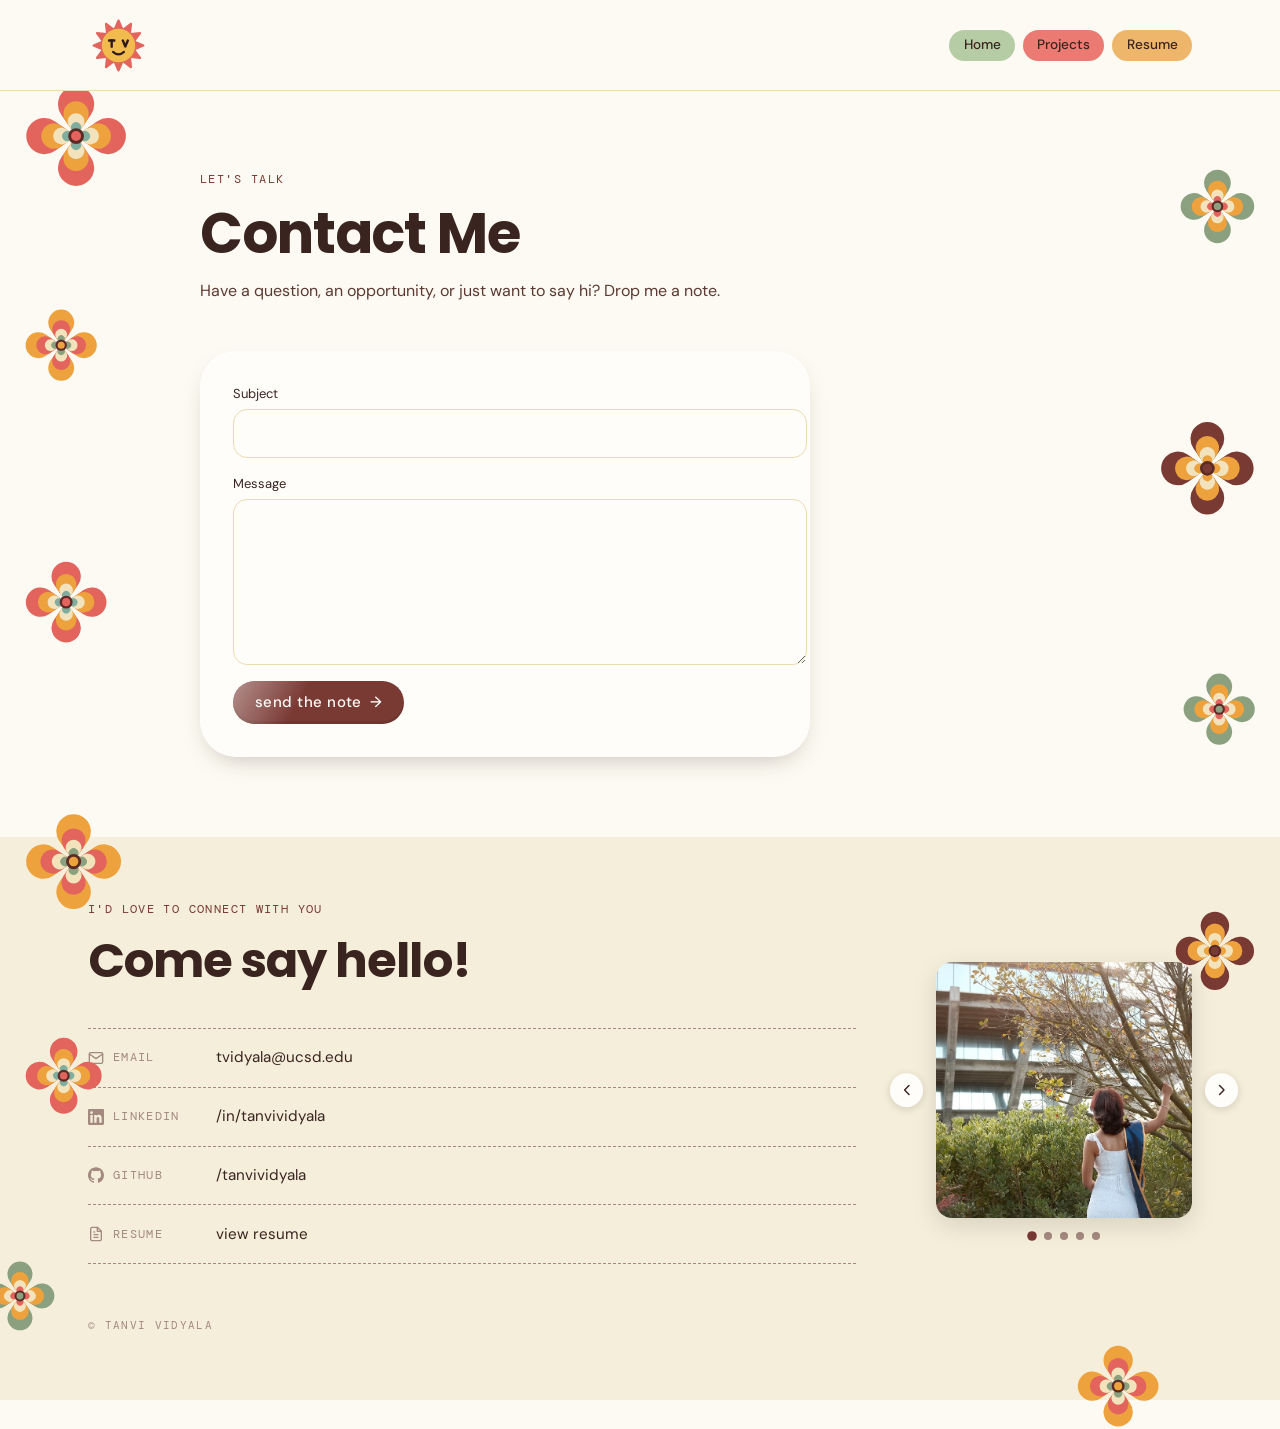
==== commit 069a1e82: "change favicon" ====
--- a/contact/index.html
+++ b/contact/index.html
@@ -9,8 +9,8 @@
     <link rel="preconnect" href="https://fonts.gstatic.com" crossorigin>
     <link rel="stylesheet" href="https://fonts.googleapis.com/css2?family=Poppins:wght@500;600;700;800&family=DM+Sans:opsz,wght@9..40,300;9..40,400;9..40,500;9..40,600;9..40,700&family=DM+Mono:wght@300;400;500&display=swap">
     <script src="../global.js" type="module"></script>
-    <link rel="icon" type="image/svg+xml" href="../images/tv-mark.svg">
-    <link rel="icon" type="image/png" href="../images/tv-icon.png">
+    <link rel="icon" type="image/svg+xml" href="../images/sun-logo.svg">
+    <link rel="icon" type="image/png" href="../images/sun-icon.png">
 </head>
 <body>
     <div class="page-hero">
--- a/style.css
+++ b/style.css
@@ -362,10 +362,14 @@
   position: sticky;
   top: 0;
   z-index: 100;
-  padding-top: 1.25rem;
-  padding-bottom: 1.25rem;
-  padding-left:  calc(max(0px, (100vw - 1008px) / 2) + 4rem);
-  padding-right: calc(max(0px, (100vw - 1008px) / 2) + 4rem);
+  padding-top: 0.925rem;
+  padding-bottom: 0.925rem;
+  /* The margins pull the bar out to the viewport edges (body is content-box,
+     so 880px + 2x4rem = the 1008px here). The padding is deliberately NOT the
+     same formula - it uses a wider 1440px band, so the logo and pills sit well
+     outside the body's text column instead of lining up with it. */
+  padding-left:  calc(max(0px, (100vw - 1200px) / 2) + 3rem);
+  padding-right: calc(max(0px, (100vw - 1200px) / 2) + 3rem);
   margin-left:  calc(-1 * max(0px, (100vw - 1008px) / 2) - 4rem);
   margin-right: calc(-1 * max(0px, (100vw - 1008px) / 2) - 4rem);
   transition: background-color var(--dur-slow) var(--ease-out);
@@ -383,8 +387,8 @@
 .nav-logo:hover { text-decoration: none; color: inherit; }
 
 .nav-logo__mark {
-  width: 4.3rem;
-  height: 4.3rem;
+  width: 3.8rem;
+  height: 3.8rem;
   flex-shrink: 0;
   transition: transform var(--dur-base) var(--ease-spring);
 }
@@ -1438,8 +1442,10 @@
   background-color: var(--bg-sunken);
   padding-top: 4rem;
   padding-bottom: 4rem;
-  padding-left:  calc(max(0px, (100vw - 1008px) / 2) + 4rem);
-  padding-right: calc(max(0px, (100vw - 1008px) / 2) + 4rem);
+  /* Same content band as the nav, so the bar at the top and the bar at the
+     bottom line up edge to edge. */
+  padding-left:  calc(max(0px, (100vw - 1200px) / 2) + 3rem);
+  padding-right: calc(max(0px, (100vw - 1200px) / 2) + 3rem);
   margin-left:  calc(-1 * max(0px, (100vw - 1008px) / 2) - 4rem);
   margin-right: calc(-1 * max(0px, (100vw - 1008px) / 2) - 4rem);
   margin-bottom: -2rem;
@@ -1899,7 +1905,9 @@
 .flower-field {
   position: absolute;
   inset: 0;
-  z-index: 0;
+  /* Above the footer's sunken panel so the blooms stay fully visible as they
+     drift over it, but still under the sticky nav (z-index 100). */
+  z-index: 2;
   pointer-events: none;
 }
 
@@ -1930,6 +1938,7 @@
 
 .flower {
   position: absolute;
+  --fl-scale: 1.15;
   width: calc(var(--size, 2.2rem) * var(--fl-scale, 1));
   height: calc(var(--size, 2.2rem) * var(--fl-scale, 1));
   pointer-events: auto;
@@ -1937,15 +1946,15 @@
   -webkit-tap-highlight-color: transparent;
 }
 
-.flower[data-side="left"]  { left: -0.8rem; }
-.flower[data-side="right"] { right: -0.8rem; }
+.flower[data-side="left"]  { left: calc(-0.8rem + var(--nudge, 0rem)); }
+.flower[data-side="right"] { right: calc(-0.8rem + var(--nudge, 0rem)); }
 
 /* Past this width the viewport gutters outside the text column are wide
    enough for the blooms to grow and sit further out. */
 @media (min-width: 1200px) {
-  .flower { --fl-scale: 1.45; }
-  .flower[data-side="left"]  { left: -4.4rem; }
-  .flower[data-side="right"] { right: -4.4rem; }
+  .flower { --fl-scale: 1.55; }
+  .flower[data-side="left"]  { left: calc(-7rem + var(--nudge, 0rem)); }
+  .flower[data-side="right"] { right: calc(-7rem + var(--nudge, 0rem)); }
 }
 
 .flower__bob,
@@ -2067,14 +2076,16 @@
     gap: 2rem;
   }
 
+  /* Stacked, the two columns need a real gap between them - bigger than the
+     1.6rem between entries, so Previously reads as a new heading. */
   .roles-grid {
     grid-template-columns: 1fr;
-    gap: 0;
+    gap: 2.75rem;
   }
 
   nav {
-    padding-left: 1.5rem;
-    padding-right: 1.5rem;
+    padding-left: 0.75rem;
+    padding-right: 0.75rem;
     margin-left: -1.5rem;
     margin-right: -1.5rem;
     flex-wrap: wrap;
@@ -2129,8 +2140,8 @@
   .nav-hamburger.open span:nth-child(3) { transform: translateY(-7px) rotate(-45deg); }
 
   .site-footer {
-    padding-left: 1.5rem;
-    padding-right: 1.5rem;
+    padding-left: 0.75rem;
+    padding-right: 0.75rem;
     margin-left: -1.5rem;
     margin-right: -1.5rem;
   }
